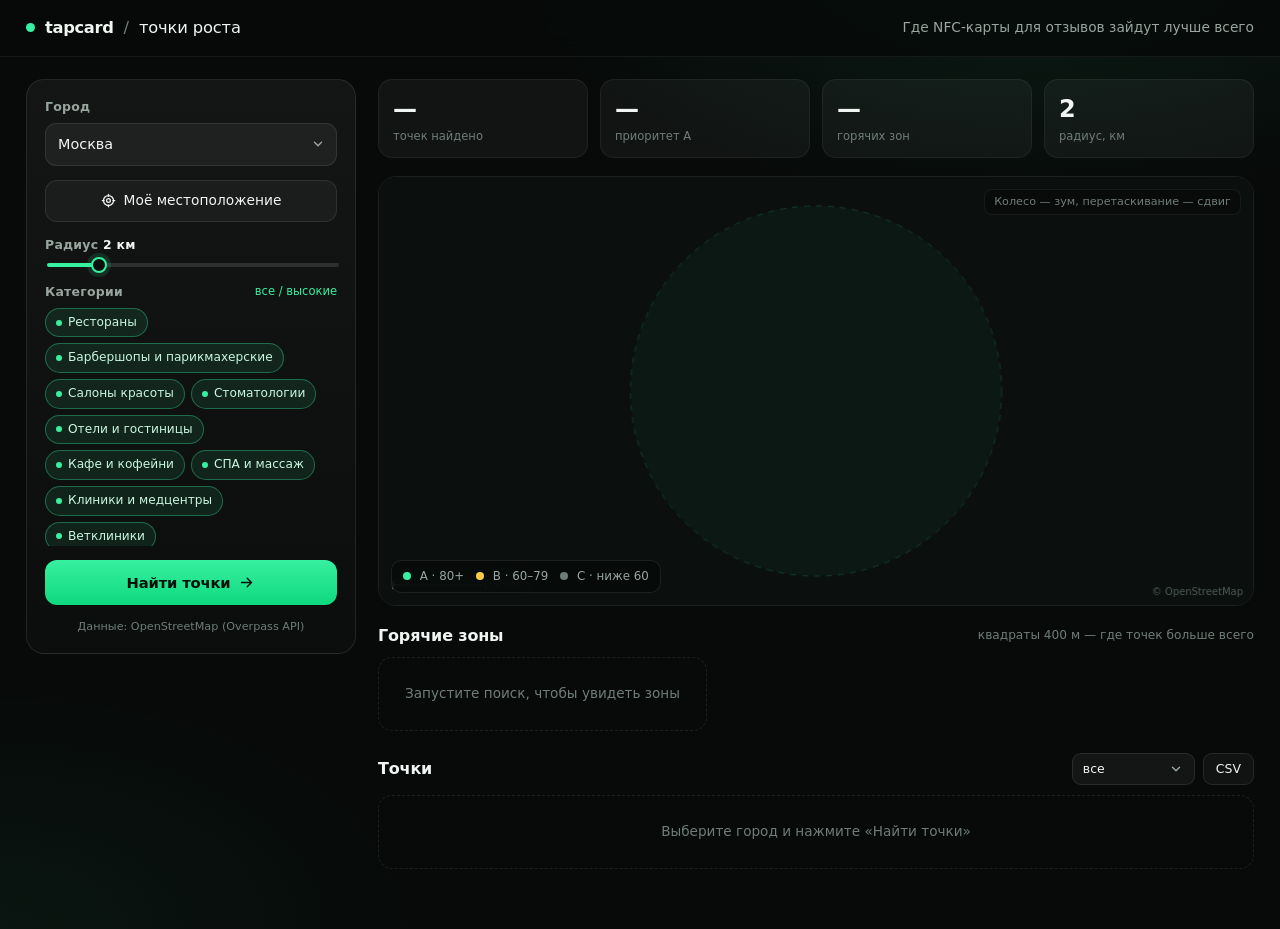
==== index.html @ 09107a17 "Add Overpass mirrors, GET fallback and endpoint memory" ====
<!doctype html>
<html lang="ru">
<head>
<meta charset="utf-8">
<meta name="viewport" content="width=device-width, initial-scale=1">
<title>tapcard · точки роста — где продавать NFC-карты</title>
<meta name="description" content="Инструмент поиска точек для продажи NFC-карт: кафе, салоны, клиники, автосервисы и отели с высоким потенциалом отзывов.">
<style>
:root{
  --bg:#070A09;
  --bg-2:#0B100E;
  --surface:rgba(255,255,255,.045);
  --surface-2:rgba(255,255,255,.025);
  --text:#F1F5F2;
  --muted:#98A69F;
  --muted-2:#6F7D76;
  --accent:#37F0A0;
  --accent-2:#0FD97F;
  --gold:#FFC94A;
  --line:rgba(255,255,255,.09);
  --line-soft:rgba(255,255,255,.06);
  --radius:18px;
  --font:"Manrope",system-ui,-apple-system,"Segoe UI",Roboto,Arial,sans-serif;
}

*{box-sizing:border-box}
html,body{margin:0;padding:0}
body{
  background:
    radial-gradient(900px 500px at 80% -10%,rgba(55,240,160,.10),transparent 60%),
    radial-gradient(700px 400px at 0% 100%,rgba(55,240,160,.05),transparent 60%),
    var(--bg);
  color:var(--text);
  font-family:var(--font);
  font-size:15px;
  line-height:1.45;
  -webkit-font-smoothing:antialiased;
}

/* ---------- topbar ---------- */
.topbar{
  display:flex;align-items:center;justify-content:space-between;gap:16px;
  padding:16px 26px;border-bottom:1px solid var(--line-soft);
  position:sticky;top:0;z-index:600;
  background:rgba(7,10,9,.82);backdrop-filter:blur(12px);
}
.brand{display:flex;align-items:center;gap:10px;font-size:1.02rem;letter-spacing:-.01em}
.brand b{font-weight:800;letter-spacing:-.02em}
.brand-sep{color:var(--muted-2)}
.pulse{
  width:9px;height:9px;border-radius:50%;background:var(--accent);
  box-shadow:0 0 0 0 rgba(55,240,160,.55);animation:pulse 2.4s ease-out infinite;
}
@keyframes pulse{0%{box-shadow:0 0 0 0 rgba(55,240,160,.5)}70%{box-shadow:0 0 0 10px rgba(55,240,160,0)}100%{box-shadow:0 0 0 0 rgba(55,240,160,0)}}
.topbar-note{color:var(--muted);font-size:.86rem}

/* ---------- layout ---------- */
.layout{
  display:grid;grid-template-columns:330px minmax(0,1fr);
  gap:22px;padding:22px 26px 60px;max-width:1560px;margin:0 auto;align-items:start;
}

/* ---------- panel ---------- */
.panel{
  position:sticky;top:76px;
  background:linear-gradient(180deg,rgba(255,255,255,.05),rgba(255,255,255,.02));
  border:1px solid var(--line);border-radius:var(--radius);
  padding:18px;display:flex;flex-direction:column;gap:14px;
}
.field{display:flex;flex-direction:column;gap:7px}
.field label{font-size:.78rem;color:var(--muted);font-weight:600;letter-spacing:.02em}
.field label b{color:var(--text);font-weight:700}

select,input[type=range]{width:100%}
select{
  appearance:none;background:rgba(255,255,255,.05);color:var(--text);
  border:1px solid var(--line);border-radius:11px;padding:10px 34px 10px 12px;
  font:inherit;font-size:.9rem;cursor:pointer;
  background-image:url("data:image/svg+xml;utf8,<svg xmlns='http://www.w3.org/2000/svg' width='14' height='14' viewBox='0 0 24 24' fill='none' stroke='%2398A69F' stroke-width='2.5' stroke-linecap='round'><path d='M6 9l6 6 6-6'/></svg>");
  background-repeat:no-repeat;background-position:right 11px center;
}
select:focus,button:focus-visible,input:focus-visible{outline:2px solid rgba(55,240,160,.55);outline-offset:2px}

input[type=range]{
  -webkit-appearance:none;appearance:none;height:4px;border-radius:4px;
  background:linear-gradient(90deg,var(--accent) 0%,var(--accent) var(--p,40%),rgba(255,255,255,.12) var(--p,40%));
  cursor:pointer;
}
input[type=range]::-webkit-slider-thumb{
  -webkit-appearance:none;width:16px;height:16px;border-radius:50%;
  background:#0B100E;border:2px solid var(--accent);box-shadow:0 0 0 4px rgba(55,240,160,.12);
}
input[type=range]::-moz-range-thumb{width:14px;height:14px;border-radius:50%;background:#0B100E;border:2px solid var(--accent)}

.cats-head{display:flex;align-items:center;justify-content:space-between}
.cats{display:flex;flex-wrap:wrap;gap:6px;max-height:238px;overflow:auto;padding-right:2px}
.chip{
  display:inline-flex;align-items:center;gap:6px;
  border:1px solid var(--line);border-radius:999px;padding:5px 10px;
  font-size:.76rem;color:var(--muted);background:transparent;cursor:pointer;
  transition:.15s;user-select:none;
}
.chip::before{content:"";width:6px;height:6px;border-radius:50%;background:var(--muted-2)}
.chip.on{color:#C9F7E0;border-color:rgba(55,240,160,.35);background:rgba(55,240,160,.09)}
.chip.on::before{background:var(--accent)}

button{font:inherit;cursor:pointer}
.primary{
  display:flex;align-items:center;justify-content:center;gap:8px;
  background:linear-gradient(180deg,var(--accent),var(--accent-2));
  color:#04120B;font-weight:800;border:0;border-radius:12px;padding:12px 16px;
  font-size:.92rem;letter-spacing:-.01em;transition:.18s;
}
.primary:hover{transform:translateY(-1px);box-shadow:0 10px 26px rgba(55,240,160,.22)}
.primary:disabled{opacity:.55;cursor:default;transform:none;box-shadow:none}
.primary svg{width:17px;height:17px}
.ghost{
  display:flex;align-items:center;justify-content:center;gap:8px;
  background:rgba(255,255,255,.04);color:var(--text);
  border:1px solid var(--line);border-radius:12px;padding:10px 14px;font-size:.86rem;transition:.15s;
}
.ghost:hover{background:rgba(255,255,255,.08)}
.ghost svg{width:15px;height:15px}
.ghost.small{padding:6px 12px;font-size:.78rem;border-radius:9px}
.link{background:none;border:0;color:var(--accent);font-size:.72rem;padding:0}
.panel-foot{font-size:.7rem;color:var(--muted-2);text-align:center}

/* ---------- stats ---------- */
.content{display:flex;flex-direction:column;gap:18px;min-width:0}
.stats{display:grid;grid-template-columns:repeat(4,1fr);gap:12px}
.stat{
  background:var(--surface);border:1px solid var(--line-soft);border-radius:14px;
  padding:12px 14px;display:flex;flex-direction:column;gap:2px;
}
.stat span{font-size:1.5rem;font-weight:800;letter-spacing:-.03em}
.stat small{color:var(--muted-2);font-size:.72rem}

/* ---------- map ---------- */
.map-wrap{position:relative;border-radius:var(--radius);overflow:hidden;border:1px solid var(--line);height:430px}
#map{display:block;width:100%;height:100%;background:#0B100E;cursor:grab;touch-action:none}
.map-hint{
  position:absolute;right:12px;top:12px;z-index:2;
  font-size:.7rem;color:var(--muted-2);background:rgba(7,10,9,.72);
  border:1px solid var(--line-soft);border-radius:8px;padding:4px 9px;pointer-events:none;
}
.map-legend{
  position:absolute;left:12px;bottom:12px;z-index:500;
  display:flex;gap:12px;align-items:center;background:rgba(7,10,9,.82);
  border:1px solid var(--line);border-radius:10px;padding:7px 11px;font-size:.74rem;color:var(--muted);
  backdrop-filter:blur(8px);
}
.map-legend .dot{width:8px;height:8px;border-radius:50%;display:inline-block;margin-right:5px}
.dot.a{background:var(--accent)}
.dot.b{background:var(--gold)}
.dot.c{background:var(--muted-2)}

/* ---------- blocks ---------- */
.block-head{display:flex;align-items:center;justify-content:space-between;gap:12px;margin-bottom:10px;flex-wrap:wrap}
.block-head h2{font-size:1rem;margin:0;font-weight:800;letter-spacing:-.01em}
.muted{color:var(--muted-2);font-size:.76rem}

.zones{display:flex;gap:10px;overflow-x:auto;padding-bottom:4px}
.zone{
  flex:0 0 auto;min-width:190px;text-align:left;
  background:linear-gradient(180deg,rgba(255,255,255,.055),rgba(255,255,255,.02));
  border:1px solid var(--line);border-radius:14px;padding:12px 14px;color:var(--text);
  transition:.15s;
}
.zone:hover{border-color:rgba(55,240,160,.45);transform:translateY(-1px)}
.zone.hot{border-color:rgba(55,240,160,.3);background:linear-gradient(180deg,rgba(55,240,160,.12),rgba(55,240,160,.03))}
.zone.active{border-color:var(--accent);box-shadow:0 0 0 1px rgba(55,240,160,.35)}
.zone b{display:block;font-size:1.05rem;letter-spacing:-.02em}
.zone small{color:var(--muted);font-size:.72rem;display:block;margin-top:2px}
.zone .kind{color:var(--accent);font-size:.7rem;font-weight:700;text-transform:uppercase;letter-spacing:.06em}

/* ---------- list ---------- */
.list-tools{display:flex;gap:8px;align-items:center}
.mini{padding:6px 28px 6px 10px;font-size:.78rem;border-radius:9px}
.list{display:grid;grid-template-columns:repeat(auto-fill,minmax(320px,1fr));gap:10px}
.poi{
  background:var(--surface);border:1px solid var(--line-soft);border-radius:14px;
  padding:13px 15px;display:flex;flex-direction:column;gap:6px;transition:.15s;
}
.poi:hover{border-color:rgba(55,240,160,.3);background:rgba(255,255,255,.06)}
.poi.picked{border-color:var(--accent);box-shadow:0 0 0 1px rgba(55,240,160,.5),0 10px 30px rgba(55,240,160,.12)}
.poi-top{display:flex;align-items:flex-start;justify-content:space-between;gap:10px}
.poi h3{margin:0;font-size:.95rem;font-weight:700;line-height:1.25}
.poi .cat{color:var(--muted-2);font-size:.74rem}
.score{
  flex:none;min-width:46px;text-align:center;border-radius:9px;padding:4px 6px;
  font-weight:800;font-size:.86rem;letter-spacing:-.02em;
}
.score.a{background:rgba(55,240,160,.14);color:var(--accent);border:1px solid rgba(55,240,160,.3)}
.score.b{background:rgba(255,201,74,.12);color:var(--gold);border:1px solid rgba(255,201,74,.28)}
.score.c{background:rgba(255,255,255,.05);color:var(--muted);border:1px solid var(--line)}
.poi .addr{color:var(--muted);font-size:.78rem}
.poi .meta{display:flex;flex-wrap:wrap;gap:6px;margin-top:2px}
.tag{font-size:.68rem;color:var(--muted);border:1px solid var(--line-soft);border-radius:999px;padding:2px 8px}
.poi .actions{display:flex;gap:8px;margin-top:6px}
.poi .actions a{
  font-size:.74rem;color:var(--accent);text-decoration:none;border:1px solid rgba(55,240,160,.25);
  padding:4px 9px;border-radius:8px;transition:.15s;
}
.poi .actions a:hover{background:rgba(55,240,160,.1)}
.poi mark{background:rgba(55,240,160,.16);color:#C9F7E0;border-radius:4px;padding:0 4px;font-weight:700}

/* ---------- misc ---------- */
.empty{
  grid-column:1/-1;color:var(--muted-2);font-size:.85rem;text-align:center;
  border:1px dashed var(--line);border-radius:14px;padding:26px;
}
.toast{
  position:fixed;left:50%;bottom:24px;transform:translate(-50%,20px);z-index:900;
  background:#0F1A15;border:1px solid rgba(55,240,160,.35);color:#C9F7E0;
  padding:10px 16px;border-radius:12px;font-size:.82rem;opacity:0;pointer-events:none;transition:.25s;
}
.toast.show{opacity:1;transform:translate(-50%,0)}
.spinner{
  width:15px;height:15px;border-radius:50%;border:2px solid rgba(4,18,11,.3);
  border-top-color:#04120B;animation:spin .7s linear infinite;display:inline-block;
}
@keyframes spin{to{transform:rotate(360deg)}}

::-webkit-scrollbar{width:9px;height:9px}
::-webkit-scrollbar-thumb{background:rgba(255,255,255,.12);border-radius:9px}
::-webkit-scrollbar-track{background:transparent}

@media (max-width:1080px){
  .layout{grid-template-columns:1fr;padding:16px}
  .panel{position:static}
  .cats{max-height:none}
  .stats{grid-template-columns:repeat(2,1fr)}
}
@media (max-width:560px){
  .topbar-note{display:none}
  .map-wrap{height:320px}
  .list{grid-template-columns:1fr}
}

</style>
</head>
<body>

<header class="topbar">
  <div class="brand"><span class="pulse"></span><b>tapcard</b><span class="brand-sep">/</span>точки роста</div>
  <div class="topbar-note">Где NFC-карты для отзывов зайдут лучше всего</div>
</header>

<main class="layout">

  <aside class="panel">
    <div class="field">
      <label for="city">Город</label>
      <select id="city"></select>
    </div>

    <button id="geo" class="ghost" type="button">
      <svg viewBox="0 0 24 24" fill="none" stroke="currentColor" stroke-width="2" stroke-linecap="round"><circle cx="12" cy="12" r="3"/><path d="M12 2v3M12 19v3M2 12h3M19 12h3"/><circle cx="12" cy="12" r="8"/></svg>
      Моё местоположение
    </button>

    <div class="field">
      <label for="radius">Радиус <b id="radiusVal">2 км</b></label>
      <input type="range" id="radius" min="500" max="10000" step="500" value="2000">
    </div>

    <div class="field">
      <div class="cats-head">
        <label>Категории</label>
        <button id="catsToggle" class="link" type="button">все / высокие</button>
      </div>
      <div class="cats" id="cats"></div>
    </div>

    <button id="find" class="primary" type="button">
      Найти точки
      <svg viewBox="0 0 24 24" fill="none" stroke="currentColor" stroke-width="2" stroke-linecap="round" stroke-linejoin="round"><path d="M5 12h14M13 6l6 6-6 6"/></svg>
    </button>

    <div class="panel-foot">Данные: OpenStreetMap (Overpass API)</div>
  </aside>

  <section class="content">

    <div class="stats" id="stats">
      <div class="stat"><span id="statFound">—</span><small>точек найдено</small></div>
      <div class="stat"><span id="statA">—</span><small>приоритет A</small></div>
      <div class="stat"><span id="statZones">—</span><small>горячих зон</small></div>
      <div class="stat"><span id="statRadius">—</span><small>радиус, км</small></div>
    </div>

    <div class="map-wrap">
      <canvas id="map"></canvas>
      <div class="map-hint">Колесо — зум, перетаскивание — сдвиг</div>
      <div class="map-legend">
        <span><i class="dot a"></i> A · 80+</span>
        <span><i class="dot b"></i> B · 60–79</span>
        <span><i class="dot c"></i> C · ниже 60</span>
      </div>
    </div>

    <div class="zones-block">
      <div class="block-head">
        <h2>Горячие зоны</h2>
        <span class="muted">квадраты 400 м — где точек больше всего</span>
      </div>
      <div class="zones" id="zones"><div class="empty">Запустите поиск, чтобы увидеть зоны</div></div>
    </div>

    <div class="list-block">
      <div class="block-head">
        <h2>Точки</h2>
        <div class="list-tools">
          <select id="minGrade" class="mini">
            <option value="0">все</option>
            <option value="60">только B и A</option>
            <option value="80">только A</option>
          </select>
          <button id="export" class="ghost small" type="button">CSV</button>
        </div>
      </div>
      <div id="list"><div class="empty">Выберите город и нажмите «Найти точки»</div></div>
    </div>

  </section>
</main>

<div class="toast" id="toast"></div>

<script>
/* tapcard · точки роста
   Поиск точек для продажи NFC-карт по открытым данным OpenStreetMap.
   Без внешних библиотек: карта рисуется на canvas. */

'use strict';

/* ================= данные ================= */

const CITIES = [
  { name: 'Москва', lat: 55.7558, lon: 37.6173 },
  { name: 'Санкт-Петербург', lat: 59.9386, lon: 30.3141 },
  { name: 'Новосибирск', lat: 55.0084, lon: 82.9357 },
  { name: 'Екатеринбург', lat: 56.8389, lon: 60.6057 },
  { name: 'Казань', lat: 55.7963, lon: 49.1088 },
  { name: 'Нижний Новгород', lat: 56.3269, lon: 44.0059 },
  { name: 'Челябинск', lat: 55.1644, lon: 61.4368 },
  { name: 'Самара', lat: 53.1959, lon: 50.1002 },
  { name: 'Омск', lat: 54.9885, lon: 73.3242 },
  { name: 'Ростов-на-Дону', lat: 47.2225, lon: 39.7188 },
  { name: 'Уфа', lat: 54.7388, lon: 55.9721 },
  { name: 'Красноярск', lat: 56.0097, lon: 92.8526 },
  { name: 'Пермь', lat: 58.0105, lon: 56.2502 },
  { name: 'Воронеж', lat: 51.6720, lon: 39.1843 },
  { name: 'Волгоград', lat: 48.7080, lon: 44.5133 },
  { name: 'Краснодар', lat: 45.0355, lon: 38.9753 },
  { name: 'Саратов', lat: 51.5336, lon: 46.0343 },
  { name: 'Тюмень', lat: 57.1522, lon: 65.5272 },
  { name: 'Сочи', lat: 43.5855, lon: 39.7231 },
  { name: 'Владивосток', lat: 43.1155, lon: 131.8855 }
];

/* w — потенциал категории для продажи NFC-карт (0–10) */
const RULES = [
  { id: 'restaurant',  label: 'Рестораны',                  w: 10, q: '["amenity"="restaurant"]',                                 match: t => t.amenity === 'restaurant' },
  { id: 'hairdresser', label: 'Барбершопы и парикмахерские', w: 10, q: '["shop"="hairdresser"]',                                  match: t => t.shop === 'hairdresser' },
  { id: 'beauty',      label: 'Салоны красоты',             w: 10, q: '["shop"="beauty"]',                                       match: t => t.shop === 'beauty' },
  { id: 'dentist',     label: 'Стоматологии',               w: 10, q: '["amenity"="dentist"]',                                    match: t => t.amenity === 'dentist' || t.healthcare === 'dentist' },
  { id: 'hotel',       label: 'Отели и гостиницы',          w: 10, q: '["tourism"~"^(hotel|guest_house|hostel|motel|apartment)$"]', match: t => ['hotel', 'guest_house', 'hostel', 'motel', 'apartment'].includes(t.tourism) },
  { id: 'cafe',        label: 'Кафе и кофейни',             w: 9,  q: '["amenity"="cafe"]',                                        match: t => t.amenity === 'cafe' },
  { id: 'spa',         label: 'СПА и массаж',               w: 9,  q: '["leisure"="spa"]',                                         match: t => t.leisure === 'spa' || t.shop === 'massage' },
  { id: 'clinic',      label: 'Клиники и медцентры',        w: 9,  q: '["amenity"~"^(clinic|doctors)$"]',                         match: t => ['clinic', 'doctors', 'doctor'].includes(t.amenity) || ['clinic', 'doctor', 'centre'].includes(t.healthcare) },
  { id: 'veterinary',  label: 'Ветклиники',                 w: 9,  q: '["amenity"="veterinary"]',                                   match: t => t.amenity === 'veterinary' || t.healthcare === 'veterinary' },
  { id: 'carservice',  label: 'Автосервисы и шиномонтаж',   w: 9,  q: '["shop"~"^(car_repair|tyres)$"]',                          match: t => ['car_repair', 'tyres'].includes(t.shop) || t.amenity === 'car_repair' },
  { id: 'fitness',     label: 'Фитнес и спортзалы',         w: 9,  q: '["leisure"~"^(fitness_centre|sports_centre)$"]',            match: t => ['fitness_centre', 'sports_centre'].includes(t.leisure) || t.amenity === 'gym' },
  { id: 'tattoo',      label: 'Тату-салоны',                w: 9,  q: '["shop"="tattoo"]',                                         match: t => t.shop === 'tattoo' },
  { id: 'bar',         label: 'Бары и пабы',                w: 8,  q: '["amenity"~"^(bar|pub|biergarten)$"]',                      match: t => ['bar', 'pub', 'biergarten'].includes(t.amenity) },
  { id: 'carwash',     label: 'Автомойки',                  w: 8,  q: '["amenity"="car_wash"]',                                    match: t => t.amenity === 'car_wash' },
  { id: 'carshow',     label: 'Автосалоны',                 w: 8,  q: '["shop"="car"]',                                            match: t => t.shop === 'car' },
  { id: 'fastfood',    label: 'Фастфуд',                    w: 7,  q: '["amenity"="fast_food"]',                                    match: t => t.amenity === 'fast_food' },
  { id: 'bakery',      label: 'Пекарни и кондитерские',     w: 7,  q: '["shop"~"^(bakery|pastry|confectionery)$"]',               match: t => ['bakery', 'pastry', 'confectionery'].includes(t.shop) },
  { id: 'optician',    label: 'Оптика',                     w: 7,  q: '["shop"="optician"]',                                       match: t => t.shop === 'optician' },
  { id: 'photo',       label: 'Фотостудии',                 w: 7,  q: '["shop"="photo"]',                                          match: t => t.shop === 'photo' || t.craft === 'photographer' },
  { id: 'jewelry',     label: 'Ювелирные',                  w: 7,  q: '["shop"="jewelry"]',                                        match: t => t.shop === 'jewelry' },
  { id: 'cleaning',    label: 'Химчистки и прачечные',      w: 7,  q: '["shop"~"^(dry_cleaning|laundry)$"]',                      match: t => ['dry_cleaning', 'laundry'].includes(t.shop) },
  { id: 'coworking',   label: 'Коворкинги',                 w: 7,  q: '["office"="coworking"]',                                    match: t => t.office === 'coworking' || t.amenity === 'coworking_space' },
  { id: 'florist',     label: 'Цветочные',                  w: 6,  q: '["shop"="florist"]',                                        match: t => t.shop === 'florist' },
  { id: 'pet',         label: 'Зоомагазины',                w: 6,  q: '["shop"="pet"]',                                            match: t => t.shop === 'pet' },
  { id: 'furniture',   label: 'Мебель',                     w: 6,  q: '["shop"="furniture"]',                                      match: t => t.shop === 'furniture' },
  { id: 'travel',      label: 'Турагентства',               w: 6,  q: '["shop"="travel_agency"]',                                  match: t => t.shop === 'travel_agency' || t.office === 'travel_agent' },
  { id: 'clothes',     label: 'Одежда и обувь',             w: 5,  q: '["shop"~"^(clothes|shoes)$"]',                              match: t => ['clothes', 'shoes'].includes(t.shop) },
  { id: 'pharmacy',    label: 'Аптеки',                     w: 4,  q: '["amenity"="pharmacy"]',                                    match: t => t.amenity === 'pharmacy' },
  { id: 'supermarket', label: 'Супермаркеты',               w: 3,  q: '["shop"~"^(supermarket|convenience)$"]',                    match: t => ['supermarket', 'convenience'].includes(t.shop) }
];

const ENDPOINTS = [
  'https://overpass-api.de/api/interpreter',
  'https://maps.mail.ru/osm/tools/overpass/api/interpreter',
  'https://overpass.kumi.systems/api/interpreter',
  'https://overpass.private.coffee/api/interpreter',
  'https://overpass.osm.ch/api/interpreter'
];

const CELL_M = 400;
const MAX_MARKERS = 900;
const MAX_LIST = 400;

/* ================= состояние ================= */

const state = {
  city: CITIES[0],
  center: { lat: CITIES[0].lat, lon: CITIES[0].lon },
  radius: 2000,
  enabled: new Set(RULES.filter(r => r.w >= 8).map(r => r.id)),
  pois: [],
  zones: [],
  zoneFilter: null,
  minGrade: 0,
  loading: false,
  roads: []
};

/* ================= утилиты ================= */

const $ = sel => document.querySelector(sel);

function toast(msg, ms = 2800) {
  const el = $('#toast');
  el.textContent = msg;
  el.classList.add('show');
  clearTimeout(toast._t);
  toast._t = setTimeout(() => el.classList.remove('show'), ms);
}

function escapeHtml(s) {
  return String(s ?? '').replace(/[&<>"']/g, c => ({ '&': '&amp;', '<': '&lt;', '>': '&gt;', '"': '&quot;', "'": '&#39;' }[c]));
}

function grade(score) {
  if (score >= 80) return 'a';
  if (score >= 60) return 'b';
  return 'c';
}

/* ================= карта на canvas ================= */

class SpotMap {
  constructor(canvas, onPick) {
    this.canvas = canvas;
    this.ctx = canvas.getContext('2d');
    this.center = { lat: 55.7558, lon: 37.6173 };
    this.zoom = 13;
    this.pois = [];
    this.zones = [];
    this.roads = [];
    this.hover = null;
    this.onPick = onPick || (() => {});
    this.w = 0; this.h = 0; this.dpr = 1;
    this.radius = 2000;
    this._drag = null;
    this._bind();
    this._ro = new ResizeObserver(() => this.resize());
    this._ro.observe(canvas.parentElement);
    this.resize();
  }

  /* --- проекция --- */
  static worldSize(z) { return 256 * Math.pow(2, z); }

  project(lat, lon) {
    const ws = SpotMap.worldSize(this.zoom);
    const x = (lon + 180) / 360 * ws;
    const s = Math.sin(lat * Math.PI / 180);
    const y = (0.5 - Math.log((1 + s) / (1 - s)) / (4 * Math.PI)) * ws;
    return { x, y };
  }

  unproject(x, y) {
    const ws = SpotMap.worldSize(this.zoom);
    const lon = x / ws * 360 - 180;
    const n = Math.PI - 2 * Math.PI * y / ws;
    const lat = 180 / Math.PI * Math.atan(0.5 * (Math.exp(n) - Math.exp(-n)));
    return { lat, lon };
  }

  metersPerPx() {
    return 156543.03392 * Math.cos(this.center.lat * Math.PI / 180) / Math.pow(2, this.zoom);
  }

  toScreen(lat, lon) {
    const c = this.project(this.center.lat, this.center.lon);
    const p = this.project(lat, lon);
    return { x: p.x - c.x + this.w / 2, y: p.y - c.y + this.h / 2 };
  }

  resize() {
    const rect = this.canvas.parentElement.getBoundingClientRect();
    this.dpr = Math.min(3, window.devicePixelRatio || 1);
    let w = Math.round(rect.width);
    let h = Math.round(rect.height);
    if (!(w > 0)) w = 800;
    if (!(h > 120) || h > 1000) h = 430;       // защита от цикла «canvas → родитель → canvas»
    w = Math.max(200, w);
    if (w === this.w && h === this.h) { this.draw(); return; }
    this.w = w;
    this.h = h;
    this.canvas.width = Math.round(w * this.dpr);
    this.canvas.height = Math.round(h * this.dpr);
    this.draw();
  }

  setCenter(lat, lon, zoom) {
    this.center = { lat, lon };
    if (zoom) this.zoom = zoom;
    this.draw();
  }

  setData({ pois, zones, roads, radius }) {
    if (pois) this.pois = pois;
    if (zones) this.zones = zones;
    if (roads) this.roads = roads;
    if (radius) this.radius = radius;
    this.draw();
  }

  fit(pois) {
    const pts = pois || this.pois;
    if (!pts.length) { this.draw(); return; }
    let minLat = 90, maxLat = -90, minLon = 180, maxLon = -180;
    pts.forEach(p => {
      minLat = Math.min(minLat, p.lat); maxLat = Math.max(maxLat, p.lat);
      minLon = Math.min(minLon, p.lon); maxLon = Math.max(maxLon, p.lon);
    });
    this.center = { lat: (minLat + maxLat) / 2, lon: (minLon + maxLon) / 2 };
    for (let z = 17; z >= 9; z--) {
      this.zoom = z;
      const a = this.toScreen(minLat, minLon);
      const b = this.toScreen(maxLat, maxLon);
      if (Math.abs(b.x - a.x) < this.w * 0.82 && Math.abs(b.y - a.y) < this.h * 0.82) break;
    }
    this.draw();
  }

  /* --- события --- */
  _bind() {
    const c = this.canvas;
    c.addEventListener('pointerdown', e => {
      c.setPointerCapture(e.pointerId);
      const cw = this.project(this.center.lat, this.center.lon);
      this._drag = { x: e.clientX, y: e.clientY, wx: cw.x, wy: cw.y, moved: false };
      c.style.cursor = 'grabbing';
    });
    c.addEventListener('pointermove', e => {
      if (this._drag) {
        const dx = e.clientX - this._drag.x;
        const dy = e.clientY - this._drag.y;
        if (Math.abs(dx) + Math.abs(dy) > 3) this._drag.moved = true;
        const p = this.unproject(this._drag.wx - dx, this._drag.wy - dy);
        this.center = p;
        this.hover = null;
        this.draw();
        return;
      }
      const rect = c.getBoundingClientRect();
      const mx = e.clientX - rect.left;
      const my = e.clientY - rect.top;
      let best = null, bd = 14;
      this.pois.slice(0, MAX_MARKERS).forEach(p => {
        const s = this.toScreen(p.lat, p.lon);
        const d = Math.hypot(s.x - mx, s.y - my);
        if (d < bd) { bd = d; best = p; }
      });
      if (best !== this.hover) { this.hover = best; this.draw(); }
      c.style.cursor = this._drag ? 'grabbing' : best ? 'pointer' : 'grab';
    });
    const end = () => {
      if (this._drag) {
        const dragged = this._drag.moved;
        this._drag = null;
        c.style.cursor = 'grab';
        if (!dragged && this.hover) {
          this.onPick(this.hover);
        }
      }
    };
    c.addEventListener('pointerup', end);
    c.addEventListener('pointercancel', end);
    c.addEventListener('pointerleave', () => { this._drag = null; this.hover = null; this.draw(); });
    c.addEventListener('wheel', e => {
      e.preventDefault();
      const rect = c.getBoundingClientRect();
      const mx = e.clientX - rect.left;
      const my = e.clientY - rect.top;
      const before = this._geoAt(mx, my);
      this.zoom = Math.max(9, Math.min(18, this.zoom + (e.deltaY > 0 ? -0.5 : 0.5)));
      const after = this.toScreen(before.lat, before.lon);
      const cw = this.project(this.center.lat, this.center.lon);
      const p = this.unproject(cw.x + (after.x - mx), cw.y + (after.y - my));
      this.center = p;
      this.draw();
    }, { passive: false });
    c.addEventListener('dblclick', () => {
      this.zoom = Math.min(18, this.zoom + 1);
      this.draw();
    });
  }

  _geoAt(px, py) {
    const cw = this.project(this.center.lat, this.center.lon);
    return this.unproject(cw.x + (px - this.w / 2), cw.y + (py - this.h / 2));
  }

  /* --- отрисовка --- */
  draw() {
    const ctx = this.ctx;
    ctx.setTransform(this.dpr, 0, 0, this.dpr, 0, 0);
    ctx.clearRect(0, 0, this.w, this.h);

    ctx.fillStyle = '#0B100E';
    ctx.fillRect(0, 0, this.w, this.h);

    // круг радиуса поиска
    if (this.radius) {
      const c = this.toScreen(this.center.lat, this.center.lon);
      const r = this.radius / this.metersPerPx();
      if (r > 4) {
        ctx.beginPath();
        ctx.arc(c.x, c.y, r, 0, Math.PI * 2);
        ctx.fillStyle = 'rgba(55,240,160,.03)';
        ctx.fill();
        ctx.strokeStyle = 'rgba(55,240,160,.18)';
        ctx.setLineDash([6, 6]);
        ctx.lineWidth = 1;
        ctx.stroke();
        ctx.setLineDash([]);
      }
    }

    this.drawRoads(ctx);
    this.drawZones(ctx);
    this.drawPois(ctx);
    this.drawHover(ctx);
    this.drawChrome(ctx);
  }

  drawRoads(ctx) {
    if (!this.roads.length) return;
    const style = {
      motorway: [3.0, 'rgba(150,180,170,.42)'],
      trunk: [2.8, 'rgba(150,180,170,.40)'],
      primary: [2.4, 'rgba(140,170,160,.34)'],
      secondary: [2.0, 'rgba(130,160,150,.30)'],
      tertiary: [1.6, 'rgba(120,150,140,.26)'],
      residential: [1.1, 'rgba(110,140,130,.22)'],
      living_street: [1.0, 'rgba(110,140,130,.20)'],
      pedestrian: [1.0, 'rgba(110,140,130,.18)'],
      unclassified: [1.0, 'rgba(110,140,130,.18)']
    };
    this.roads.forEach(w => {
      const st = style[w.cls] || style.residential;
      ctx.beginPath();
      let started = false;
      w.coords.forEach(([lat, lon]) => {
        const s = this.toScreen(lat, lon);
        if (!started) { ctx.moveTo(s.x, s.y); started = true; }
        else ctx.lineTo(s.x, s.y);
      });
      ctx.strokeStyle = st[1];
      ctx.lineWidth = st[0];
      ctx.lineJoin = 'round';
      ctx.lineCap = 'round';
      ctx.stroke();
    });
  }

  drawZones(ctx) {
    if (!this.zones.length) return;
    const sizeM = CELL_M;
    this.zones.forEach((z, i) => {
      const px = sizeM / this.metersPerPx();
      const s = this.toScreen(z.lat, z.lon);
      if (s.x < -px || s.y < -px || s.x > this.w + px || s.y > this.h + px) return;
      const hot = i < 3;
      ctx.beginPath();
      const r = Math.min(10, px / 6);
      roundRect(ctx, s.x - px / 2, s.y - px / 2, px, px, r);
      ctx.fillStyle = hot ? 'rgba(55,240,160,.10)' : 'rgba(255,255,255,.03)';
      ctx.fill();
      ctx.strokeStyle = hot ? 'rgba(55,240,160,.45)' : 'rgba(255,255,255,.12)';
      ctx.lineWidth = 1;
      ctx.stroke();
      if (px > 46) {
        ctx.fillStyle = hot ? 'rgba(201,247,224,.85)' : 'rgba(152,166,159,.8)';
        ctx.font = '600 11px system-ui, sans-serif';
        ctx.textAlign = 'center';
        ctx.textBaseline = 'middle';
        ctx.fillText(z.count + ' · ' + z.avg, s.x, s.y);
      }
    });
  }

  drawPois(ctx) {
    const list = this.pois.slice(0, MAX_MARKERS);
    list.forEach(p => {
      const s = this.toScreen(p.lat, p.lon);
      if (s.x < -12 || s.y < -12 || s.x > this.w + 12 || s.y > this.h + 12) return;
      const g = grade(p.score);
      const color = g === 'a' ? '#37F0A0' : g === 'b' ? '#FFC94A' : '#6F7D76';
      const r = g === 'a' ? 6.5 : g === 'b' ? 5.5 : 4.5;
      if (g === 'a') {
        ctx.beginPath();
        ctx.arc(s.x, s.y, r + 4, 0, Math.PI * 2);
        ctx.fillStyle = 'rgba(55,240,160,.16)';
        ctx.fill();
      }
      ctx.beginPath();
      ctx.arc(s.x, s.y, r, 0, Math.PI * 2);
      ctx.fillStyle = color;
      ctx.globalAlpha = 0.85;
      ctx.fill();
      ctx.globalAlpha = 1;
      ctx.lineWidth = 1.6;
      ctx.strokeStyle = 'rgba(7,10,9,.85)';
      ctx.stroke();
    });
  }

  drawHover(ctx) {
    if (!this.hover) return;
    const p = this.hover;
    const s = this.toScreen(p.lat, p.lon);
    const g = grade(p.score);
    const color = g === 'a' ? '#37F0A0' : g === 'b' ? '#FFC94A' : '#6F7D76';

    ctx.beginPath();
    ctx.arc(s.x, s.y, 11, 0, Math.PI * 2);
    ctx.strokeStyle = color;
    ctx.lineWidth = 2;
    ctx.stroke();

    const lines = [
      p.name,
      p.cat + ' · ' + p.score,
      p.address !== '—' ? p.address : ''
    ].filter(Boolean);

    ctx.font = '600 12px system-ui, sans-serif';
    const widths = lines.map((l, i) => {
      ctx.font = (i === 0 ? '700 13px' : '400 12px') + ' system-ui, sans-serif';
      return ctx.measureText(l).width;
    });
    const bw = Math.min(this.w - 24, Math.max(...widths) + 24);
    const bh = 16 + lines.length * 17;
    let bx = s.x - bw / 2;
    let by = s.y - bh - 16;
    bx = Math.max(8, Math.min(this.w - bw - 8, bx));
    if (by < 8) by = s.y + 18;

    ctx.beginPath();
    roundRect(ctx, bx, by, bw, bh, 10);
    ctx.fillStyle = 'rgba(9,15,12,.94)';
    ctx.fill();
    ctx.strokeStyle = 'rgba(255,255,255,.12)';
    ctx.lineWidth = 1;
    ctx.stroke();

    ctx.textAlign = 'left';
    ctx.textBaseline = 'top';
    lines.forEach((l, i) => {
      if (i === 0) {
        ctx.font = '700 13px system-ui, sans-serif';
        ctx.fillStyle = '#F1F5F2';
      } else if (i === 1) {
        ctx.font = '400 12px system-ui, sans-serif';
        ctx.fillStyle = color;
      } else {
        ctx.font = '400 12px system-ui, sans-serif';
        ctx.fillStyle = '#98A69F';
      }
      ctx.fillText(l, bx + 12, by + 8 + i * 17);
    });
  }

  drawChrome(ctx) {
    // масштабная линейка
    const mpp = this.metersPerPx();
    const target = 90 * mpp;
    const pow = Math.pow(10, Math.floor(Math.log10(target)));
    const mult = [1, 2, 5, 10].find(m => m * pow >= target) || 10;
    const meters = mult * pow;
    const px = meters / mpp;
    const x0 = 14, y0 = this.h - 20;
    ctx.beginPath();
    ctx.moveTo(x0, y0); ctx.lineTo(x0 + px, y0);
    ctx.moveTo(x0, y0 - 4); ctx.lineTo(x0, y0 + 4);
    ctx.moveTo(x0 + px, y0 - 4); ctx.lineTo(x0 + px, y0 + 4);
    ctx.strokeStyle = 'rgba(241,245,242,.55)';
    ctx.lineWidth = 1.5;
    ctx.stroke();
    ctx.fillStyle = 'rgba(241,245,242,.6)';
    ctx.font = '11px system-ui, sans-serif';
    ctx.textAlign = 'left';
    ctx.textBaseline = 'bottom';
    ctx.fillText(meters >= 1000 ? (meters / 1000) + ' км' : meters + ' м', x0 + px + 8, y0 + 4);

    // подпись
    ctx.fillStyle = 'rgba(152,166,159,.5)';
    ctx.font = '10px system-ui, sans-serif';
    ctx.textAlign = 'right';
    ctx.fillText('© OpenStreetMap', this.w - 10, this.h - 8);
  }
}

function roundRect(ctx, x, y, w, h, r) {
  r = Math.min(r, w / 2, h / 2);
  ctx.beginPath();
  ctx.moveTo(x + r, y);
  ctx.arcTo(x + w, y, x + w, y + h, r);
  ctx.arcTo(x + w, y + h, x, y + h, r);
  ctx.arcTo(x, y + h, x, y, r);
  ctx.arcTo(x, y, x + w, y, r);
  ctx.closePath();
}

/* ================= интерфейс ================= */

function fillCities() {
  const sel = $('#city');
  CITIES.forEach((c, i) => {
    const o = document.createElement('option');
    o.value = String(i);
    o.textContent = c.name;
    sel.appendChild(o);
  });
  const geo = document.createElement('option');
  geo.value = 'geo';
  geo.textContent = 'Моё местоположение';
  geo.disabled = true;
  sel.appendChild(geo);
}

function renderCats() {
  const box = $('#cats');
  box.textContent = '';
  RULES.forEach(r => {
    const b = document.createElement('button');
    b.type = 'button';
    b.className = 'chip' + (state.enabled.has(r.id) ? ' on' : '');
    b.textContent = r.label;
    b.title = `Потенциал ${r.w}/10`;
    b.addEventListener('click', () => {
      if (state.enabled.has(r.id)) state.enabled.delete(r.id);
      else state.enabled.add(r.id);
      b.classList.toggle('on');
      saveSettings();
    });
    box.appendChild(b);
  });
}

function updateRadiusUI() {
  $('#radiusVal').textContent = state.radius >= 1000
    ? (state.radius / 1000).toFixed(state.radius % 1000 ? 1 : 0) + ' км'
    : state.radius + ' м';
  const p = (state.radius - 500) / (10000 - 500) * 100;
  $('#radius').style.setProperty('--p', p + '%');
}

function saveSettings() {
  try {
    localStorage.setItem('tapcard-spots', JSON.stringify({
      city: state.city.name,
      radius: state.radius,
      cats: [...state.enabled]
    }));
  } catch (e) { /* ignore */ }
}

function loadSettings() {
  try {
    const s = JSON.parse(localStorage.getItem('tapcard-spots') || 'null');
    if (!s) return;
    const c = CITIES.find(x => x.name === s.city);
    if (c) { state.city = c; state.center = { lat: c.lat, lon: c.lon }; $('#city').value = String(CITIES.indexOf(c)); }
    if (s.radius) { state.radius = s.radius; $('#radius').value = s.radius; }
    if (Array.isArray(s.cats) && s.cats.length) {
      const valid = s.cats.filter(id => RULES.some(r => r.id === id));
      if (valid.length) state.enabled = new Set(valid);
    }
  } catch (e) { /* ignore */ }
}

/* ================= Overpass ================= */

let preferred = null;

function buildQuery() {
  const rules = RULES.filter(r => state.enabled.has(r.id));
  if (!rules.length) return null;
  const { lat, lon } = state.center;
  const body = rules.map(r => `  nwr${r.q}(around:${state.radius},${lat},${lon});`).join('\n');
  return `[out:json][timeout:90];\n(\n${body}\n);\nout center 5000;`;
}

async function overpass(query, timeoutMs = 55000, maxTries = 100) {
  let lastErr = null;
  let tries = 0;
  // рабочий сервер запоминаем и в следующий раз пробуем первым
  const order = preferred && ENDPOINTS.includes(preferred)
    ? [preferred, ...ENDPOINTS.filter(u => u !== preferred)]
    : ENDPOINTS.slice();
  for (const url of order) {
    // 1) POST, 2) GET — часть зеркал/прокси принимает только один способ
    for (const method of ['POST', 'GET']) {
      if (tries++ >= maxTries) throw lastErr || new Error('Overpass недоступен');
      const ctrl = new AbortController();
      const timer = setTimeout(() => ctrl.abort(), timeoutMs);
      const target = method === 'GET' ? url + '?data=' + encodeURIComponent(query) : url;
      try {
        const res = await fetch(target, method === 'POST'
          ? {
              method: 'POST',
              headers: { 'Content-Type': 'application/x-www-form-urlencoded' },
              body: 'data=' + encodeURIComponent(query),
              signal: ctrl.signal
            }
          : {
              method: 'GET',
              headers: { Accept: 'application/json' },
              signal: ctrl.signal
            });
        clearTimeout(timer);
        if (!res.ok) { lastErr = new Error('HTTP ' + res.status); continue; }
        const data = await res.json();
        preferred = url;
        return data;
      } catch (e) {
        clearTimeout(timer);
        lastErr = e;
      }
    }
  }
  throw lastErr || new Error('Overpass недоступен');
}

async function fetchRoads() {
  const { lat, lon } = state.center;
  const r = Math.min(state.radius, 3500);
  const q = `[out:json][timeout:30];\nway["highway"~"^(motorway|trunk|primary|secondary|tertiary|residential|living_street|pedestrian|unclassified)$"](around:${r},${lat},${lon});\nout geom;`;
  try {
    const data = await overpass(q, 12000, 2);
    return (data.elements || [])
      .filter(w => w.geometry && w.geometry.length > 1)
      .map(w => ({
        cls: w.tags?.highway || 'residential',
        coords: w.geometry.map(g => [g.lat, g.lon])
      }));
  } catch (e) {
    return [];
  }
}

/* ================= обработка ================= */

function classify(tags) {
  for (const r of RULES) {
    if (!state.enabled.has(r.id)) continue;
    if (r.match(tags)) return r;
  }
  return null;
}

function normalize(el) {
  const t = el.tags || {};
  const lat = el.lat ?? el.center?.lat;
  const lon = el.lon ?? el.center?.lon;
  if (lat == null || lon == null) return null;

  const rule = classify(t);
  if (!rule) return null;

  const name = t.name || t['name:ru'] || t.brand || t.operator;
  if (!name) return null;

  const street = t['addr:street'] || '';
  const house = t['addr:housenumber'] || '';
  const address = [street, house].filter(Boolean).join(', ') || '—';

  return {
    id: el.type + '/' + el.id,
    name: String(name),
    cat: rule.label,
    w: rule.w,
    lat, lon,
    address,
    phone: (t.phone || t['contact:phone'] || '').replace(/[^\d+]/g, '') || '',
    website: t.website || t['contact:website'] || t.url || '',
    hours: t.opening_hours || '',
    brand: t.brand || '',
    osm: `https://www.openstreetmap.org/${el.type}/${el.id}`,
    score: 0,
    reasons: [],
    zone: ''
  };
}

function scoreAll(pois) {
  const latRef = state.center.lat;
  const mPerDegLat = 111320;
  const mPerDegLon = 111320 * Math.cos(latRef * Math.PI / 180);

  const cell = 100;
  const grid = new Map();

  pois.forEach(p => {
    p._cx = Math.floor((p.lon * mPerDegLon) / cell);
    p._cy = Math.floor((p.lat * mPerDegLat) / cell);
    const k = p._cx + ':' + p._cy;
    grid.set(k, (grid.get(k) || 0) + 1);
  });

  pois.forEach(p => {
    let s = p.w * 5;
    const reasons = [`категория «${p.cat}» — ${p.w}/10`];
    if (p.phone) { s += 8; reasons.push('есть телефон'); }
    if (p.website) { s += 8; reasons.push('есть сайт'); }
    if (p.hours) { s += 4; reasons.push('указан график'); }
    if (p.address !== '—') s += 2;
    if (p.brand) { s -= 6; reasons.push('сеть — сложнее зайти'); }

    let near = 0;
    for (let dx = -3; dx <= 3; dx++) {
      for (let dy = -3; dy <= 3; dy++) {
        if (dx * dx + dy * dy > 9) continue;
        near += grid.get((p._cx + dx) + ':' + (p._cy + dy)) || 0;
      }
    }
    const traffic = Math.min(14, Math.round(Math.sqrt(near) * 2));
    if (traffic >= 6) reasons.push('высокий поток людей');
    s += traffic;

    p.score = Math.max(5, Math.min(100, Math.round(s)));
    p.reasons = reasons;
  });

  return pois;
}

function buildZones(pois) {
  const latRef = state.center.lat;
  const h = CELL_M / 111320;
  const w = CELL_M / (111320 * Math.cos(latRef * Math.PI / 180));
  const cells = new Map();

  pois.forEach(p => {
    const k = Math.floor(p.lon / w) + ':' + Math.floor(p.lat / h);
    if (!cells.has(k)) cells.set(k, { key: k, sum: 0, n: 0, lat: 0, lon: 0, cats: {}, a: 0 });
    const c = cells.get(k);
    c.sum += p.score; c.n += 1; c.lat += p.lat; c.lon += p.lon;
    c.cats[p.cat] = (c.cats[p.cat] || 0) + 1;
    if (p.score >= 80) c.a += 1;
    p.zone = k;
  });

  return [...cells.values()]
    .map(c => {
      const top = Object.entries(c.cats).sort((a, b) => b[1] - a[1])[0];
      return {
        key: c.key, count: c.n, a: c.a,
        avg: Math.round(c.sum / c.n), total: c.sum,
        lat: c.lat / c.n, lon: c.lon / c.n,
        topCat: top ? top[0] : '', topN: top ? top[1] : 0
      };
    })
    .sort((x, y) => y.total - x.total)
    .slice(0, 12);
}

/* ================= рендер ================= */

function renderStats() {
  const a = state.pois.filter(p => p.score >= 80).length;
  $('#statFound').textContent = state.pois.length || '—';
  $('#statA').textContent = a || '—';
  $('#statZones').textContent = state.zones.length || '—';
  $('#statRadius').textContent = (state.radius / 1000).toFixed(state.radius % 1000 ? 1 : 0);
}

function renderZones() {
  const box = $('#zones');
  box.textContent = '';
  if (!state.zones.length) {
    box.innerHTML = '<div class="empty">Запустите поиск, чтобы увидеть зоны</div>';
    return;
  }
  state.zones.forEach((z, i) => {
    const b = document.createElement('button');
    b.type = 'button';
    b.className = 'zone' + (i < 3 ? ' hot' : '') + (state.zoneFilter === z.key ? ' active' : '');
    b.innerHTML =
      `<span class="kind">${z.a ? 'приоритет A · ' + z.a : 'зона ' + (i + 1)}</span>` +
      `<b>${z.count} точек · ср. ${z.avg}</b>` +
      `<small>${escapeHtml(z.topCat)}${z.topN ? ' ×' + z.topN : ''}</small>`;
    b.addEventListener('click', () => {
      state.zoneFilter = state.zoneFilter === z.key ? null : z.key;
      renderZones(); renderList();
      if (map) map.setCenter(z.lat, z.lon, 16);
    });
    box.appendChild(b);
  });
}

function renderList() {
  const box = $('#list');
  box.textContent = '';

  let list = state.pois;
  if (state.zoneFilter) list = list.filter(p => p.zone === state.zoneFilter);
  if (state.minGrade > 0) list = list.filter(p => p.score >= state.minGrade);
  list = list.slice(0, MAX_LIST);

  if (!list.length) {
    box.innerHTML = '<div class="empty">Ничего не найдено. Увеличьте радиус или включите категории.</div>';
    return;
  }

  list.forEach(p => {
    const g = grade(p.score);
    const card = document.createElement('article');
    card.className = 'poi';
    card.dataset.id = p.id;

    const top = document.createElement('div');
    top.className = 'poi-top';

    const left = document.createElement('div');
    const h = document.createElement('h3');
    h.textContent = p.name;
    const cat = document.createElement('div');
    cat.className = 'cat';
    cat.textContent = p.cat;
    left.append(h, cat);

    const sc = document.createElement('div');
    sc.className = 'score ' + g;
    sc.textContent = p.score;

    top.append(left, sc);

    const addr = document.createElement('div');
    addr.className = 'addr';
    addr.textContent = p.address;

    const meta = document.createElement('div');
    meta.className = 'meta';
    const tags = [];
    if (p.phone) tags.push(p.phone);
    if (p.website) tags.push('сайт');
    p.reasons.slice(1, 3).forEach(t => tags.push(t));
    tags.forEach(txt => {
      const t = document.createElement('span');
      t.className = 'tag';
      t.textContent = txt;
      meta.appendChild(t);
    });

    const actions = document.createElement('div');
    actions.className = 'actions';
    const y = document.createElement('a');
    y.href = `https://yandex.ru/maps/?text=${encodeURIComponent(p.name + ' ' + (p.address !== '—' ? p.address : ''))}`;
    y.target = '_blank'; y.rel = 'noopener';
    y.textContent = 'Яндекс Карты';
    const o = document.createElement('a');
    o.href = p.osm; o.target = '_blank'; o.rel = 'noopener';
    o.textContent = 'OSM';
    actions.append(y, o);

    card.append(top, addr, meta, actions);
    box.appendChild(card);
  });
}

/* ================= поиск ================= */

async function find() {
  if (state.loading) return;
  if (!state.enabled.size) { toast('Включите хотя бы одну категорию'); return; }

  state.loading = true;
  state.zoneFilter = null;

  const btn = $('#find');
  const original = btn.innerHTML;
  btn.disabled = true;
  btn.innerHTML = '<span class="spinner"></span> Ищем точки…';

  const roadsPromise = fetchRoads();

  try {
    const q = buildQuery();
    const data = await overpass(q, 35000, 4);

    const seen = new Set();
    const pois = [];
    (data.elements || []).forEach(el => {
      const p = normalize(el);
      if (!p || seen.has(p.id)) return;
      seen.add(p.id);
      pois.push(p);
    });

    const roads = await roadsPromise;
    state.roads = roads;

    if (!pois.length) {
      state.pois = []; state.zones = [];
      renderStats(); renderZones(); renderList();
      if (map) map.setData({ pois: [], zones: [], roads, radius: state.radius });
      toast('Точек не найдено — увеличьте радиус');
      return;
    }

    scoreAll(pois);
    pois.sort((a, b) => b.score - a.score);
    state.pois = pois;
    state.zones = buildZones(pois);

    renderStats();
    renderZones();
    renderList();

    if (map) {
      map.setData({ pois, zones: state.zones, roads, radius: state.radius });
      map.fit(pois);
    }

    toast(`Готово: ${pois.length} точек, ${state.zones.length} зон`);
    saveSettings();
  } catch (e) {
    console.error(e);
    toast('Не удалось получить данные OSM. Проверьте интернет и попробуйте ещё раз.', 4200);
  } finally {
    state.loading = false;
    btn.disabled = false;
    btn.innerHTML = original;
  }
}

/* ================= CSV ================= */

function exportCsv() {
  const list = state.pois;
  if (!list.length) { toast('Сначала найдите точки'); return; }
  const head = ['Название', 'Категория', 'Потенциал', 'Адрес', 'Телефон', 'Сайт', 'Широта', 'Долгота', 'OSM'];
  const rows = list.map(p => [
    p.name, p.cat, p.score, p.address, p.phone, p.website,
    p.lat.toFixed(6), p.lon.toFixed(6), p.osm
  ]);
  const csv = '\uFEFF' + [head, ...rows]
    .map(r => r.map(v => `"${String(v ?? '').replace(/"/g, '""')}"`).join(';'))
    .join('\r\n');

  const blob = new Blob([csv], { type: 'text/csv;charset=utf-8' });
  const a = document.createElement('a');
  a.href = URL.createObjectURL(blob);
  a.download = `tapcard-точки-${state.city.name}-${new Date().toISOString().slice(0, 10)}.csv`;
  a.click();
  setTimeout(() => URL.revokeObjectURL(a.href), 4000);
  toast('CSV скачан');
}

/* ================= события ================= */

let map = null;

function bind() {
  $('#city').addEventListener('change', e => {
    if (e.target.value === 'geo') return;
    const i = Number(e.target.value);
    state.city = CITIES[i];
    state.center = { lat: state.city.lat, lon: state.city.lon };
    if (map) map.setCenter(state.center.lat, state.center.lon, 13);
    saveSettings();
  });

  $('#radius').addEventListener('input', e => {
    state.radius = Number(e.target.value);
    updateRadiusUI();
  });
  $('#radius').addEventListener('change', saveSettings);

  $('#find').addEventListener('click', find);

  $('#minGrade').addEventListener('change', e => {
    state.minGrade = Number(e.target.value);
    renderList();
  });

  $('#export').addEventListener('click', exportCsv);

  $('#catsToggle').addEventListener('click', () => {
    const all = state.enabled.size === RULES.length;
    state.enabled = new Set(all ? RULES.filter(r => r.w >= 8).map(r => r.id) : RULES.map(r => r.id));
    renderCats();
    saveSettings();
  });

  $('#geo').addEventListener('click', () => {
    if (!navigator.geolocation) { toast('Геолокация недоступна'); return; }
    toast('Определяем местоположение…');
    navigator.geolocation.getCurrentPosition(
      pos => {
        state.center = { lat: pos.coords.latitude, lon: pos.coords.longitude };
        $('#city').value = 'geo';
        if (map) map.setCenter(state.center.lat, state.center.lon, 15);
        toast('Локация определена');
      },
      () => toast('Не удалось определить локацию. Выберите город.'),
      { enableHighAccuracy: false, timeout: 10000 }
    );
  });
}

/* ================= старт ================= */

document.addEventListener('DOMContentLoaded', () => {
  fillCities();
  renderCats();
  loadSettings();
  updateRadiusUI();
  bind();

  map = new SpotMap($('#map'), poi => {
    const card = document.querySelector(`.poi[data-id="${poi.id}"]`);
    if (card) {
      card.scrollIntoView({ behavior: 'smooth', block: 'center' });
      card.classList.add('picked');
      setTimeout(() => card.classList.remove('picked'), 1400);
    }
  });
  map.setCenter(state.center.lat, state.center.lon, 13);

  renderStats();
});

</script>
</body>
</html>
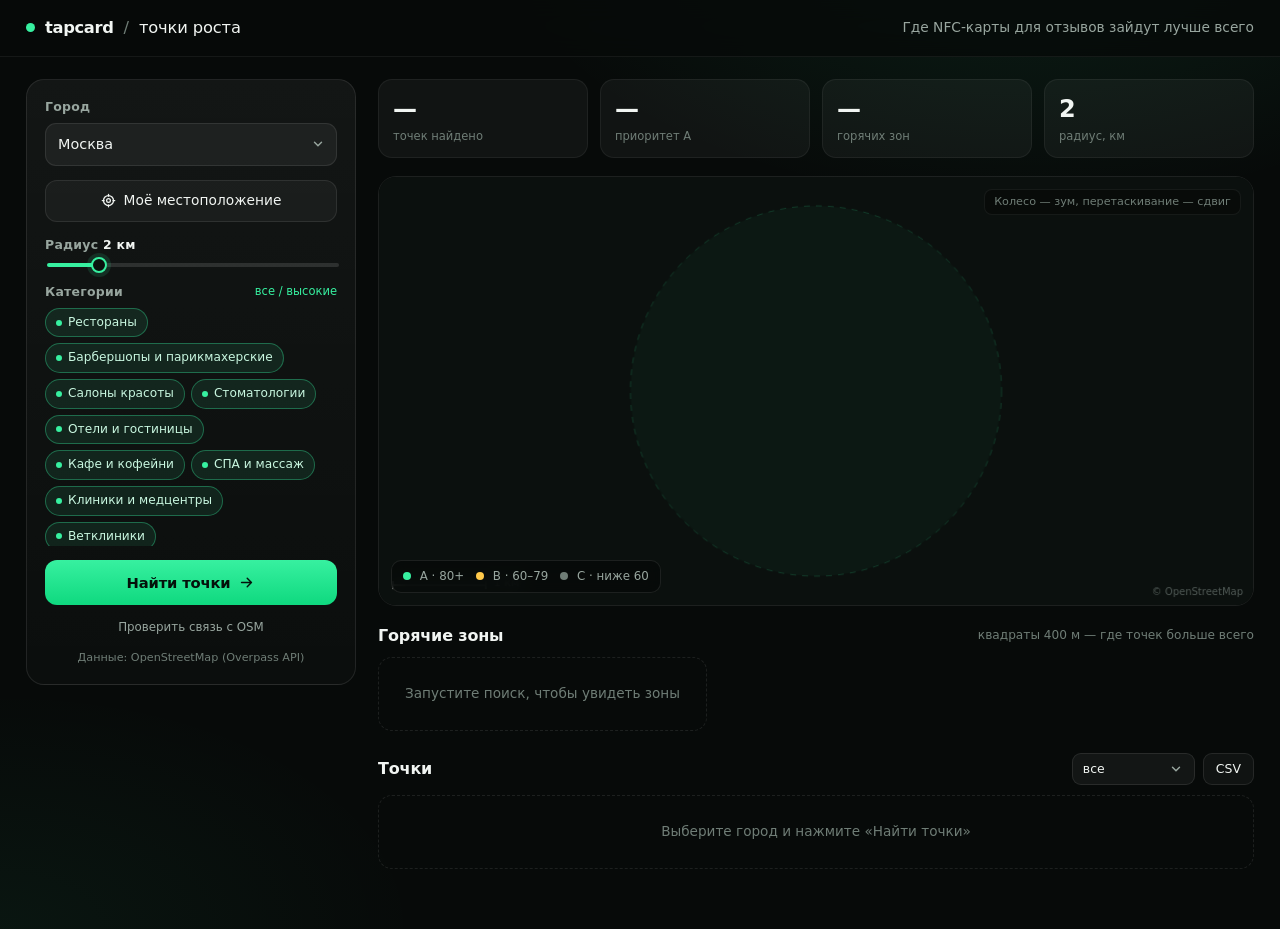
==== commit f0be36f9: "Add OSM connection diagnostics panel" ====
--- a/index.html
+++ b/index.html
@@ -123,6 +123,15 @@
 .ghost svg{width:15px;height:15px}
 .ghost.small{padding:6px 12px;font-size:.78rem;border-radius:9px}
 .link{background:none;border:0;color:var(--accent);font-size:.72rem;padding:0}
+.diag-link{text-align:center;font-size:.74rem;color:var(--muted)}
+.diag-link:hover{color:var(--accent)}
+.diag{
+  white-space:pre-wrap;word-break:break-word;
+  font:11px/1.45 ui-monospace,Consolas,"Courier New",monospace;
+  color:var(--muted);background:rgba(0,0,0,.28);
+  border:1px solid var(--line-soft);border-radius:10px;
+  padding:8px 10px;max-height:170px;overflow:auto;
+}
 .panel-foot{font-size:.7rem;color:var(--muted-2);text-align:center}
 
 /* ---------- stats ---------- */
@@ -276,6 +285,9 @@
       Найти точки
       <svg viewBox="0 0 24 24" fill="none" stroke="currentColor" stroke-width="2" stroke-linecap="round" stroke-linejoin="round"><path d="M5 12h14M13 6l6 6-6 6"/></svg>
     </button>
+
+    <button id="diagBtn" class="link diag-link" type="button">Проверить связь с OSM</button>
+    <div class="diag" id="diag" hidden></div>
 
     <div class="panel-foot">Данные: OpenStreetMap (Overpass API)</div>
   </aside>
@@ -393,11 +405,11 @@
 ];
 
 const ENDPOINTS = [
+  'https://maps.mail.ru/osm/tools/overpass/api/interpreter',
+  'https://overpass.osm.ch/api/interpreter',
   'https://overpass-api.de/api/interpreter',
-  'https://maps.mail.ru/osm/tools/overpass/api/interpreter',
   'https://overpass.kumi.systems/api/interpreter',
-  'https://overpass.private.coffee/api/interpreter',
-  'https://overpass.osm.ch/api/interpreter'
+  'https://overpass.private.coffee/api/interpreter'
 ];
 
 const CELL_M = 400;
@@ -892,13 +904,77 @@
 /* ================= Overpass ================= */
 
 let preferred = null;
-
-function buildQuery() {
+let lastAttempts = [];
+
+function hostOf(u) {
+  try { return new URL(u).host; } catch (e) { return u; }
+}
+
+async function diagnose() {
+  const box = $('#diag');
+  box.hidden = false;
+  box.textContent = 'Проверяем серверы…';
+  const { lat, lon } = state.center;
+  const q = `[out:json][timeout:15];nwr["amenity"="cafe"](around:500,${lat},${lon});out center 5;`;
+  const lines = [];
+  for (const url of ENDPOINTS) {
+    const ctrl = new AbortController();
+    const timer = setTimeout(() => ctrl.abort(), 20000);
+    const t0 = performance.now();
+    try {
+      const res = await fetch(url + '?data=' + encodeURIComponent(q), {
+        method: 'GET',
+        headers: { Accept: 'application/json' },
+        signal: ctrl.signal
+      });
+      const txt = await res.text();
+      let n = null;
+      try { n = JSON.parse(txt).elements.length; } catch (e) { /* not json */ }
+      lines.push(hostOf(url) + ': HTTP ' + res.status +
+        (n === null ? ', не JSON' : ', точек ' + n) +
+        ', ' + Math.round(performance.now() - t0) + ' мс');
+    } catch (e) {
+      lines.push(hostOf(url) + ': ' + (e.name === 'AbortError' ? 'таймаут' : 'ошибка сети'));
+    } finally {
+      clearTimeout(timer);
+    }
+    box.textContent = lines.join('\n');
+  }
+}
+
+const BATCH = 4;          // категорий в одном запросе
+const CONCURRENCY = 2;    // сколько запросов параллельно
+
+function loadPreferred() {
+  try { preferred = localStorage.getItem('tapcard-spots-endpoint') || null; } catch (e) { /* ignore */ }
+}
+
+function buildQueries() {
   const rules = RULES.filter(r => state.enabled.has(r.id));
-  if (!rules.length) return null;
+  if (!rules.length) return [];
   const { lat, lon } = state.center;
-  const body = rules.map(r => `  nwr${r.q}(around:${state.radius},${lat},${lon});`).join('\n');
-  return `[out:json][timeout:90];\n(\n${body}\n);\nout center 5000;`;
+  const queries = [];
+  for (let i = 0; i < rules.length; i += BATCH) {
+    const body = rules.slice(i, i + BATCH)
+      .map(r => `  nwr${r.q}(around:${state.radius},${lat},${lon});`)
+      .join('\n');
+    queries.push(`[out:json][timeout:60];\n(\n${body}\n);\nout center 5000;`);
+  }
+  return queries;
+}
+
+async function mapLimit(items, limit, fn) {
+  const out = new Array(items.length);
+  let next = 0;
+  const workers = Array.from({ length: Math.min(limit, items.length) }, async () => {
+    while (true) {
+      const i = next++;
+      if (i >= items.length) break;
+      out[i] = await fn(items[i], i);
+    }
+  });
+  await Promise.all(workers);
+  return out;
 }
 
 async function overpass(query, timeoutMs = 55000, maxTries = 100) {
@@ -929,13 +1005,19 @@
               signal: ctrl.signal
             });
         clearTimeout(timer);
-        if (!res.ok) { lastErr = new Error('HTTP ' + res.status); continue; }
+        if (!res.ok) {
+          lastErr = new Error('HTTP ' + res.status);
+          lastAttempts.push(hostOf(url) + ' ' + method + ' → HTTP ' + res.status);
+          continue;
+        }
         const data = await res.json();
         preferred = url;
+        try { localStorage.setItem('tapcard-spots-endpoint', url); } catch (e) { /* ignore */ }
         return data;
       } catch (e) {
         clearTimeout(timer);
         lastErr = e;
+        lastAttempts.push(hostOf(url) + ' ' + method + ' → ' + (e.name === 'AbortError' ? 'таймаут' : 'сеть'));
       }
     }
   }
@@ -1187,34 +1269,53 @@
 
   state.loading = true;
   state.zoneFilter = null;
+  lastAttempts = [];
+  const diagBox = $('#diag');
+  diagBox.hidden = true;
 
   const btn = $('#find');
   const original = btn.innerHTML;
   btn.disabled = true;
   btn.innerHTML = '<span class="spinner"></span> Ищем точки…';
 
-  const roadsPromise = fetchRoads();
-
   try {
-    const q = buildQuery();
-    const data = await overpass(q, 35000, 4);
+    const queries = buildQueries();
+    if (!queries.length) throw new Error('нет категорий');
+
+    let done = 0;
+    const results = await mapLimit(queries, CONCURRENCY, async (q) => {
+      btn.innerHTML = `<span class="spinner"></span> Ищем точки… ${done}/${queries.length}`;
+      try {
+        const data = await overpass(q, 25000, 3);
+        return data.elements || [];
+      } catch (e) {
+        return null;
+      } finally {
+        done++;
+      }
+    });
+
+    const failed = results.filter(r => r === null).length;
+    const elements = [];
+    results.forEach(r => { if (r) elements.push(...r); });
+
+    if (!elements.length) throw new Error('нет данных');
 
     const seen = new Set();
     const pois = [];
-    (data.elements || []).forEach(el => {
+    elements.forEach(el => {
       const p = normalize(el);
       if (!p || seen.has(p.id)) return;
       seen.add(p.id);
       pois.push(p);
     });
 
-    const roads = await roadsPromise;
-    state.roads = roads;
-
     if (!pois.length) {
       state.pois = []; state.zones = [];
       renderStats(); renderZones(); renderList();
-      if (map) map.setData({ pois: [], zones: [], roads, radius: state.radius });
+      if (map) map.setData({ pois: [], zones: [], roads: [], radius: state.radius });
+      diagBox.hidden = false;
+      diagBox.textContent = 'Серверы ответили, но в радиусе нет объектов с выбранными категориями.\nУвеличь радиус или включи больше категорий.';
       toast('Точек не найдено — увеличьте радиус');
       return;
     }
@@ -1229,14 +1330,27 @@
     renderList();
 
     if (map) {
-      map.setData({ pois, zones: state.zones, roads, radius: state.radius });
+      map.setData({ pois, zones: state.zones, roads: [], radius: state.radius });
       map.fit(pois);
     }
 
-    toast(`Готово: ${pois.length} точек, ${state.zones.length} зон`);
+    toast(failed
+      ? `Готово: ${pois.length} точек (часть категорий не загрузилась)`
+      : `Готово: ${pois.length} точек, ${state.zones.length} зон`);
+
+    // дороги — косметика, догружаем в фоне
+    fetchRoads().then(roads => {
+      state.roads = roads;
+      if (map) map.setData({ roads });
+    });
+
     saveSettings();
   } catch (e) {
     console.error(e);
+    diagBox.hidden = false;
+    diagBox.textContent =
+      (lastAttempts.length ? lastAttempts.slice(-8).join('\n') : 'Серверы не ответили') +
+      '\n\nНажми «Проверить связь с OSM» и пришли этот текст.';
     toast('Не удалось получить данные OSM. Проверьте интернет и попробуйте ещё раз.', 4200);
   } finally {
     state.loading = false;
@@ -1289,6 +1403,7 @@
   $('#radius').addEventListener('change', saveSettings);
 
   $('#find').addEventListener('click', find);
+  $('#diagBtn').addEventListener('click', diagnose);
 
   $('#minGrade').addEventListener('change', e => {
     state.minGrade = Number(e.target.value);
@@ -1326,6 +1441,7 @@
   fillCities();
   renderCats();
   loadSettings();
+  loadPreferred();
   updateRadiusUI();
   bind();
 
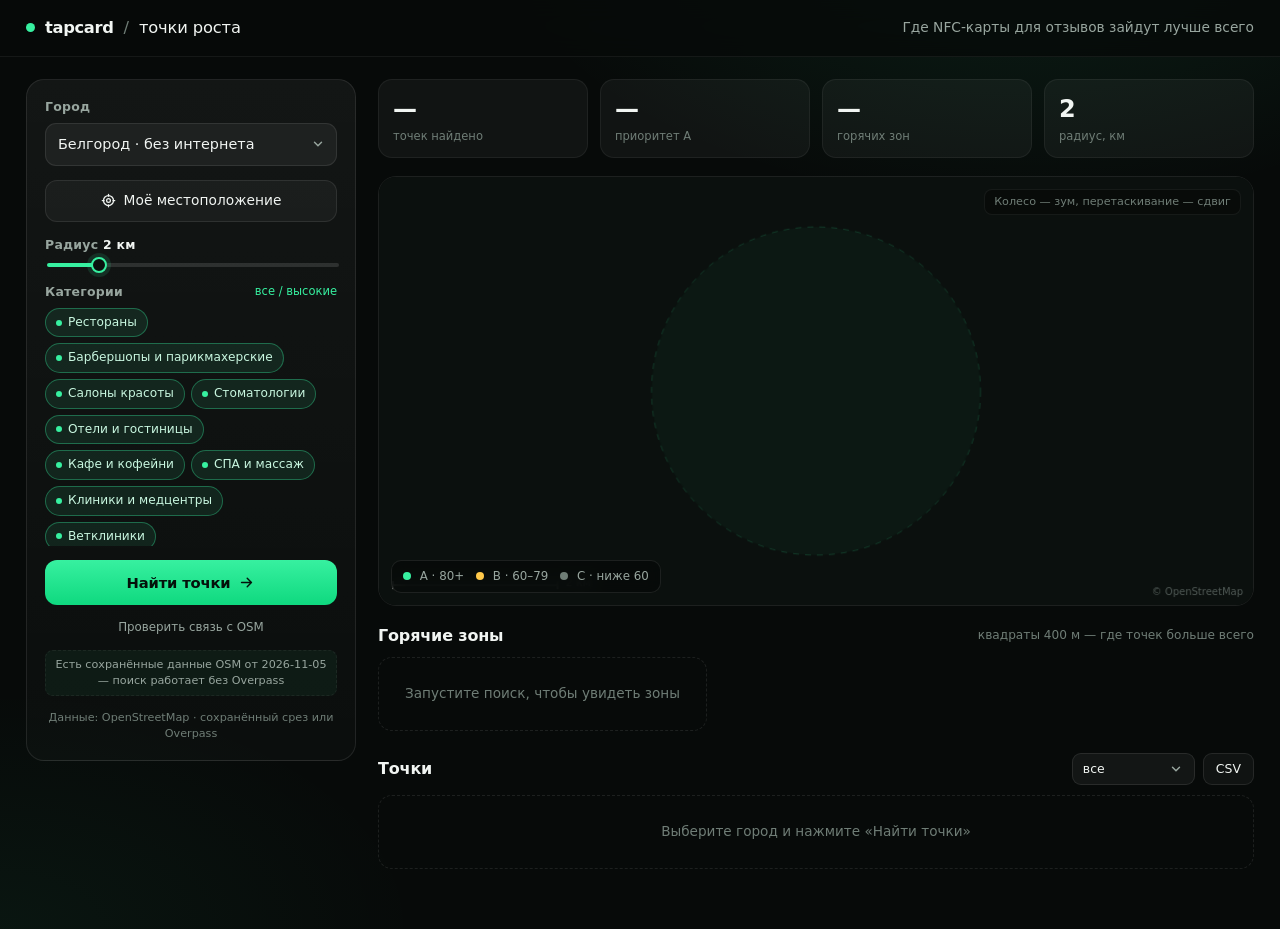
==== commit 5bdf8cc3: "Offline OSM snapshots for Belgorod and Moscow" ====
--- a/index.html
+++ b/index.html
@@ -133,6 +133,11 @@
   padding:8px 10px;max-height:170px;overflow:auto;
 }
 .panel-foot{font-size:.7rem;color:var(--muted-2);text-align:center}
+.src{
+  font-size:.7rem;line-height:1.4;text-align:center;
+  color:var(--muted);border:1px dashed var(--line-soft);
+  border-radius:8px;padding:6px 8px;background:rgba(55,240,160,.05);
+}
 
 /* ---------- stats ---------- */
 .content{display:flex;flex-direction:column;gap:18px;min-width:0}
@@ -288,8 +293,9 @@
 
     <button id="diagBtn" class="link diag-link" type="button">Проверить связь с OSM</button>
     <div class="diag" id="diag" hidden></div>
-
-    <div class="panel-foot">Данные: OpenStreetMap (Overpass API)</div>
+    <div class="src" id="src" hidden></div>
+
+    <div class="panel-foot">Данные: OpenStreetMap · сохранённый срез или Overpass</div>
   </aside>
 
   <section class="content">
@@ -349,6 +355,7 @@
 /* ================= данные ================= */
 
 const CITIES = [
+  { name: 'Белгород', lat: 50.5977, lon: 36.5859 },
   { name: 'Москва', lat: 55.7558, lon: 37.6173 },
   { name: 'Санкт-Петербург', lat: 59.9386, lon: 30.3141 },
   { name: 'Новосибирск', lat: 55.0084, lon: 82.9357 },
@@ -404,6 +411,50 @@
   { id: 'supermarket', label: 'Супермаркеты',               w: 3,  q: '["shop"~"^(supermarket|convenience)$"]',                    match: t => ['supermarket', 'convenience'].includes(t.shop) }
 ];
 
+const RULES_BY_ID = {};
+RULES.forEach(r => { RULES_BY_ID[r.id] = r; });
+
+/* Сохранённые срезы OSM (data/<slug>.js).
+   Города без среза ищутся онлайн через Overpass. */
+const SNAPSHOT_SLUGS = {
+  'Белгород': 'belgorod',
+  'Москва': 'moscow'
+};
+
+const SNAPSHOT_VERSION = '2';
+const snapshotCache = new Map();
+
+function loadSnapshot(cityName) {
+  const slug = SNAPSHOT_SLUGS[cityName];
+  if (!slug) return Promise.resolve(null);
+  if (snapshotCache.has(cityName)) return Promise.resolve(snapshotCache.get(cityName));
+  return new Promise(resolve => {
+    const s = document.createElement('script');
+    s.src = `data/${slug}.js?v=${SNAPSHOT_VERSION}`;
+    s.async = true;
+    s.onload = () => {
+      const data = (window.TAPCARD_CITY || {})[cityName] || null;
+      snapshotCache.set(cityName, data);
+      resolve(data);
+    };
+    s.onerror = () => {
+      snapshotCache.set(cityName, null);
+      resolve(null);
+    };
+    document.head.appendChild(s);
+  });
+}
+
+function preloadSnapshotFor(name) {
+  const box = $('#src');
+  loadSnapshot(name).then(data => {
+    if (!box || state.source) return;
+    if (!data) { box.hidden = true; box.textContent = ''; return; }
+    box.hidden = false;
+    box.textContent = `Есть сохранённые данные OSM от ${data.updated} — поиск работает без Overpass`;
+  });
+}
+
 const ENDPOINTS = [
   'https://maps.mail.ru/osm/tools/overpass/api/interpreter',
   'https://overpass.osm.ch/api/interpreter',
@@ -428,7 +479,8 @@
   zoneFilter: null,
   minGrade: 0,
   loading: false,
-  roads: []
+  roads: [],
+  source: null
 };
 
 /* ================= утилиты ================= */
@@ -840,7 +892,7 @@
   CITIES.forEach((c, i) => {
     const o = document.createElement('option');
     o.value = String(i);
-    o.textContent = c.name;
+    o.textContent = c.name + (SNAPSHOT_SLUGS[c.name] ? ' · без интернета' : '');
     sel.appendChild(o);
   });
   const geo = document.createElement('option');
@@ -943,24 +995,41 @@
 }
 
 const BATCH = 4;          // категорий в одном запросе
-const CONCURRENCY = 2;    // сколько запросов параллельно
+const CONCURRENCY = 1;    // запросы последовательно, чтобы не злить зеркала
 
 function loadPreferred() {
   try { preferred = localStorage.getItem('tapcard-spots-endpoint') || null; } catch (e) { /* ignore */ }
+}
+
+function bboxOf(lat, lon, r) {
+  const dLat = r / 111320;
+  const dLon = r / (111320 * Math.cos(lat * Math.PI / 180));
+  return [lat - dLat, lon - dLon, lat + dLat, lon + dLon]
+    .map(v => v.toFixed(5)).join(',');
 }
 
 function buildQueries() {
   const rules = RULES.filter(r => state.enabled.has(r.id));
   if (!rules.length) return [];
   const { lat, lon } = state.center;
+  const bbox = bboxOf(lat, lon, state.radius);
   const queries = [];
   for (let i = 0; i < rules.length; i += BATCH) {
     const body = rules.slice(i, i + BATCH)
-      .map(r => `  nwr${r.q}(around:${state.radius},${lat},${lon});`)
+      .map(r => `  nwr${r.q}(${bbox});`)
       .join('\n');
-    queries.push(`[out:json][timeout:60];\n(\n${body}\n);\nout center 5000;`);
+    queries.push(`[out:json][timeout:45];\n(\n${body}\n);\nout center 5000;`);
   }
   return queries;
+}
+
+function haversine(lat1, lon1, lat2, lon2) {
+  const R = 6371000;
+  const dLat = (lat2 - lat1) * Math.PI / 180;
+  const dLon = (lon2 - lon1) * Math.PI / 180;
+  const a = Math.sin(dLat / 2) ** 2 +
+    Math.cos(lat1 * Math.PI / 180) * Math.cos(lat2 * Math.PI / 180) * Math.sin(dLon / 2) ** 2;
+  return 2 * R * Math.asin(Math.sqrt(a));
 }
 
 async function mapLimit(items, limit, fn) {
@@ -977,59 +1046,68 @@
   return out;
 }
 
-async function overpass(query, timeoutMs = 55000, maxTries = 100) {
-  let lastErr = null;
-  let tries = 0;
-  // рабочий сервер запоминаем и в следующий раз пробуем первым
-  const order = preferred && ENDPOINTS.includes(preferred)
-    ? [preferred, ...ENDPOINTS.filter(u => u !== preferred)]
-    : ENDPOINTS.slice();
-  for (const url of order) {
-    // 1) POST, 2) GET — часть зеркал/прокси принимает только один способ
-    for (const method of ['POST', 'GET']) {
-      if (tries++ >= maxTries) throw lastErr || new Error('Overpass недоступен');
-      const ctrl = new AbortController();
-      const timer = setTimeout(() => ctrl.abort(), timeoutMs);
-      const target = method === 'GET' ? url + '?data=' + encodeURIComponent(query) : url;
-      try {
-        const res = await fetch(target, method === 'POST'
-          ? {
-              method: 'POST',
-              headers: { 'Content-Type': 'application/x-www-form-urlencoded' },
-              body: 'data=' + encodeURIComponent(query),
-              signal: ctrl.signal
+let epOffset = 0;
+
+/* Пробуем несколько зеркал одновременно — кто ответит первым, того и данные.
+   Медленные/битые зеркала не тормозят поиск. */
+async function overpass(query, timeoutMs = 30000) {
+  const n = ENDPOINTS.length;
+  const rotated = ENDPOINTS.slice(epOffset % n).concat(ENDPOINTS.slice(0, epOffset % n));
+  epOffset++;
+  if (preferred) {
+    const i = rotated.indexOf(preferred);
+    if (i > 0) rotated.unshift(rotated.splice(i, 1)[0]);
+  }
+  const hosts = rotated.slice(0, 3);
+
+  const ctrl = new AbortController();
+  const timer = setTimeout(() => ctrl.abort(), timeoutMs);
+
+  try {
+    return await new Promise((resolve, reject) => {
+      let pending = hosts.length;
+      let lastErr = null;
+      let done = false;
+
+      hosts.forEach(ep => {
+        fetch(ep + '?data=' + encodeURIComponent(query), {
+          signal: ctrl.signal,
+          headers: { Accept: 'application/json' }
+        })
+          .then(res => {
+            if (!res.ok) throw new Error('HTTP ' + res.status);
+            return res.json();
+          })
+          .then(data => {
+            if (done) return;
+            done = true;
+            preferred = ep;
+            try { localStorage.setItem('tapcard-spots-endpoint', ep); } catch (e) { /* ignore */ }
+            resolve(data);
+          })
+          .catch(e => {
+            if (!done) {
+              const reason = e.name === 'AbortError' ? 'таймаут' : (e.message || 'сеть');
+              lastAttempts.push(hostOf(ep) + ' → ' + reason);
             }
-          : {
-              method: 'GET',
-              headers: { Accept: 'application/json' },
-              signal: ctrl.signal
-            });
-        clearTimeout(timer);
-        if (!res.ok) {
-          lastErr = new Error('HTTP ' + res.status);
-          lastAttempts.push(hostOf(url) + ' ' + method + ' → HTTP ' + res.status);
-          continue;
-        }
-        const data = await res.json();
-        preferred = url;
-        try { localStorage.setItem('tapcard-spots-endpoint', url); } catch (e) { /* ignore */ }
-        return data;
-      } catch (e) {
-        clearTimeout(timer);
-        lastErr = e;
-        lastAttempts.push(hostOf(url) + ' ' + method + ' → ' + (e.name === 'AbortError' ? 'таймаут' : 'сеть'));
-      }
-    }
-  }
-  throw lastErr || new Error('Overpass недоступен');
+            lastErr = e;
+            if (--pending === 0 && !done) reject(lastErr);
+          });
+      });
+    });
+  } finally {
+    clearTimeout(timer);
+    ctrl.abort();
+  }
 }
 
 async function fetchRoads() {
   const { lat, lon } = state.center;
-  const r = Math.min(state.radius, 3500);
-  const q = `[out:json][timeout:30];\nway["highway"~"^(motorway|trunk|primary|secondary|tertiary|residential|living_street|pedestrian|unclassified)$"](around:${r},${lat},${lon});\nout geom;`;
+  const r = Math.min(state.radius, 2500);
+  const bbox = bboxOf(lat, lon, r);
+  const q = `[out:json][timeout:30];\nway["highway"~"^(motorway|trunk|primary|secondary|tertiary|residential|living_street|pedestrian|unclassified)$"](${bbox});\nout geom;`;
   try {
-    const data = await overpass(q, 12000, 2);
+    const data = await overpass(q, 20000);
     return (data.elements || [])
       .filter(w => w.geometry && w.geometry.length > 1)
       .map(w => ({
@@ -1263,6 +1341,74 @@
 
 /* ================= поиск ================= */
 
+/* Сколько метров вокруг текущей точки покрывает сохранённый срез.
+   Срез — круг радиуса data.radius вокруг центра города. */
+function snapshotCover(data) {
+  if (!data || !data.center) return 0;
+  const d = haversine(state.center.lat, state.center.lon, data.center[0], data.center[1]);
+  return Math.max(0, data.radius - d);
+}
+
+function poisFromSnapshot(data, cover) {
+  const limit = Math.min(state.radius, cover);
+  const out = [];
+  const rows = data.pois || [];
+  const enabled = state.enabled;
+  for (const row of rows) {
+    const rule = RULES_BY_ID[data.rules[row[0]]];
+    if (!rule || !enabled.has(rule.id)) continue;
+    const lat = row[2], lon = row[3];
+    if (haversine(state.center.lat, state.center.lon, lat, lon) > limit) continue;
+    out.push({
+      id: `snap/${lat}:${lon}/${row[1]}`,
+      name: row[1],
+      cat: rule.label,
+      w: rule.w,
+      lat, lon,
+      address: row[4] || '—',
+      phone: row[5] || '',
+      website: row[6] || '',
+      hours: row[7] || '',
+      brand: row[8] ? 'сеть' : '',
+      osm: `https://www.openstreetmap.org/#map=19/${lat}/${lon}`,
+      score: 0,
+      reasons: [],
+      zone: ''
+    });
+  }
+  return out;
+}
+
+function describeSource() {
+  const box = $('#src');
+  if (!box) return;
+  const s = state.source;
+  if (!s) { box.hidden = true; box.textContent = ''; return; }
+  box.hidden = false;
+  if (s.kind === 'snapshot') {
+    box.textContent = `Сохранённые данные OSM · срез ${s.updated} · покрытие ${(s.cover / 1000).toFixed(1)} км от центра города`;
+  } else {
+    box.textContent = 'Данные OpenStreetMap, получены онлайн только что';
+  }
+}
+
+function showResults(pois, source, note) {
+  scoreAll(pois);
+  pois.sort((a, b) => b.score - a.score);
+  state.pois = pois;
+  state.zones = buildZones(pois);
+  state.source = source;
+  renderStats();
+  renderZones();
+  renderList();
+  describeSource();
+  if (map) {
+    map.setData({ pois, zones: state.zones, roads: state.roads, radius: state.radius });
+    map.fit(pois);
+  }
+  if (note) toast(note, 5000);
+}
+
 async function find() {
   if (state.loading) return;
   if (!state.enabled.size) { toast('Включите хотя бы одну категорию'); return; }
@@ -1279,40 +1425,70 @@
   btn.innerHTML = '<span class="spinner"></span> Ищем точки…';
 
   try {
+    // 1) Сохранённый срез OSM — работает даже там, где Overpass недоступен
+    const snap = await loadSnapshot(state.city.name);
+    const cover = snapshotCover(snap);
+
+    if (snap && cover >= 300) {
+      const pois = poisFromSnapshot(snap, cover);
+      if (!pois.length) {
+        state.pois = []; state.zones = []; state.source = { kind: 'snapshot', updated: snap.updated, cover };
+        renderStats(); renderZones(); renderList(); describeSource();
+        if (map) map.setData({ pois: [], zones: [], roads: [], radius: state.radius });
+        diagBox.hidden = false;
+        diagBox.textContent =
+          `В сохранённом срезе (${(cover / 1000).toFixed(1)} км вокруг центра) нет точек по выбранным категориям.\n` +
+          'Включите больше категорий или выберите другой город.';
+        toast('Точек не найдено — включите больше категорий');
+        return;
+      }
+      showResults(pois, { kind: 'snapshot', updated: snap.updated, cover },
+        `Готово: ${pois.length} точек (срез OSM от ${snap.updated}, данные в радиусе ${(cover / 1000).toFixed(1)} км)`);
+      return;
+    }
+
+    // 2) Онлайн-запрос к Overpass
     const queries = buildQueries();
     if (!queries.length) throw new Error('нет категорий');
 
     let done = 0;
     const results = await mapLimit(queries, CONCURRENCY, async (q) => {
-      btn.innerHTML = `<span class="spinner"></span> Ищем точки… ${done}/${queries.length}`;
-      try {
-        const data = await overpass(q, 25000, 3);
-        return data.elements || [];
-      } catch (e) {
-        return null;
-      } finally {
-        done++;
+      for (let attempt = 0; attempt < 2; attempt++) {
+        btn.innerHTML = `<span class="spinner"></span> Ищем точки… ${done}/${queries.length}`;
+        try {
+          const data = await overpass(q, 30000);
+          done++;
+          return data.elements || [];
+        } catch (e) {
+          if (attempt === 0) await new Promise(r => setTimeout(r, 2500));
+        }
       }
+      done++;
+      return null;
     });
 
     const failed = results.filter(r => r === null).length;
     const elements = [];
     results.forEach(r => { if (r) elements.push(...r); });
 
-    if (!elements.length) throw new Error('нет данных');
+    if (!elements.length) {
+      if (snap) throw new Error('срез не покрывает точку');
+      throw new Error('нет данных');
+    }
 
     const seen = new Set();
     const pois = [];
     elements.forEach(el => {
       const p = normalize(el);
       if (!p || seen.has(p.id)) return;
+      if (haversine(state.center.lat, state.center.lon, p.lat, p.lon) > state.radius) return;
       seen.add(p.id);
       pois.push(p);
     });
 
     if (!pois.length) {
-      state.pois = []; state.zones = [];
-      renderStats(); renderZones(); renderList();
+      state.pois = []; state.zones = []; state.source = { kind: 'live' };
+      renderStats(); renderZones(); renderList(); describeSource();
       if (map) map.setData({ pois: [], zones: [], roads: [], radius: state.radius });
       diagBox.hidden = false;
       diagBox.textContent = 'Серверы ответили, но в радиусе нет объектов с выбранными категориями.\nУвеличь радиус или включи больше категорий.';
@@ -1320,21 +1496,8 @@
       return;
     }
 
-    scoreAll(pois);
-    pois.sort((a, b) => b.score - a.score);
-    state.pois = pois;
-    state.zones = buildZones(pois);
-
-    renderStats();
-    renderZones();
-    renderList();
-
-    if (map) {
-      map.setData({ pois, zones: state.zones, roads: [], radius: state.radius });
-      map.fit(pois);
-    }
-
-    toast(failed
+    state.roads = [];
+    showResults(pois, { kind: 'live' }, failed
       ? `Готово: ${pois.length} точек (часть категорий не загрузилась)`
       : `Готово: ${pois.length} точек, ${state.zones.length} зон`);
 
@@ -1392,7 +1555,10 @@
     const i = Number(e.target.value);
     state.city = CITIES[i];
     state.center = { lat: state.city.lat, lon: state.city.lon };
+    state.pois = []; state.zones = []; state.source = null;
+    renderStats(); renderZones(); renderList(); describeSource();
     if (map) map.setCenter(state.center.lat, state.center.lon, 13);
+    preloadSnapshotFor(state.city.name);
     saveSettings();
   });
 
@@ -1425,9 +1591,23 @@
     navigator.geolocation.getCurrentPosition(
       pos => {
         state.center = { lat: pos.coords.latitude, lon: pos.coords.longitude };
-        $('#city').value = 'geo';
+        // ближайший город — чтобы найти сохранённый срез рядом с точкой
+        let best = null, bestD = Infinity;
+        CITIES.forEach(c => {
+          const d = haversine(state.center.lat, state.center.lon, c.lat, c.lon);
+          if (d < bestD) { bestD = d; best = c; }
+        });
+        if (best && bestD <= 60000) {
+          state.city = best;
+          $('#city').value = String(CITIES.indexOf(best));
+          preloadSnapshotFor(best.name);
+        } else {
+          $('#city').value = 'geo';
+        }
+        state.source = null;
+        renderStats(); renderZones(); renderList(); describeSource();
         if (map) map.setCenter(state.center.lat, state.center.lon, 15);
-        toast('Локация определена');
+        toast(bestD <= 60000 ? `Локация определена · ${best.name}` : 'Локация определена');
       },
       () => toast('Не удалось определить локацию. Выберите город.'),
       { enableHighAccuracy: false, timeout: 10000 }
@@ -1456,6 +1636,7 @@
   map.setCenter(state.center.lat, state.center.lon, 13);
 
   renderStats();
+  preloadSnapshotFor(state.city.name);
 });
 
 </script>
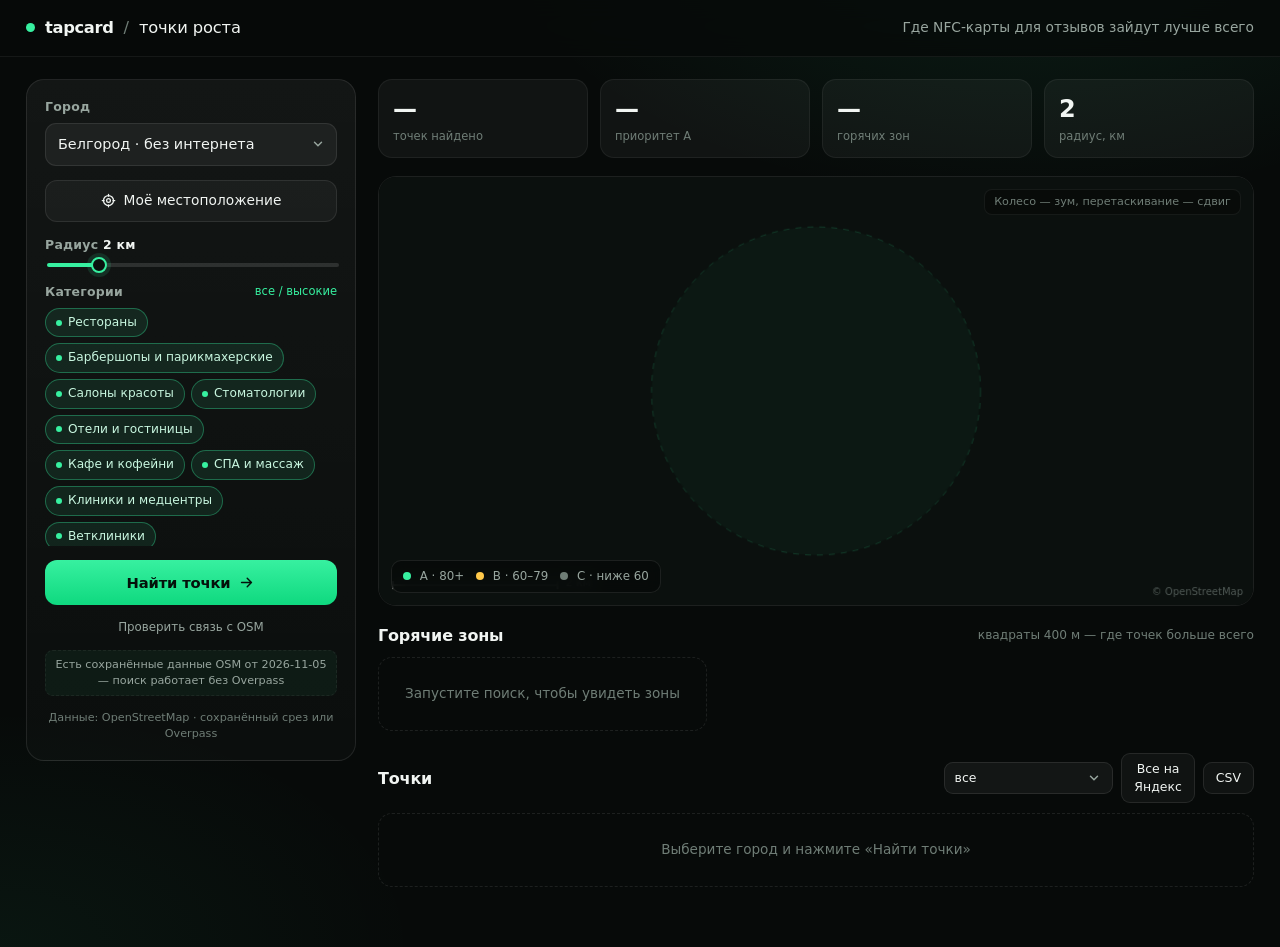
==== commit d26f629d: "Show all spots on Yandex Maps as markers" ====
--- a/index.html
+++ b/index.html
@@ -216,6 +216,8 @@
   padding:4px 9px;border-radius:8px;transition:.15s;
 }
 .poi .actions a:hover{background:rgba(55,240,160,.1)}
+.poi .actions a.route{background:rgba(55,240,160,.14);border-color:rgba(55,240,160,.45);font-weight:600}
+.poi .actions a.route:hover{background:rgba(55,240,160,.24)}
 .poi mark{background:rgba(55,240,160,.16);color:#C9F7E0;border-radius:4px;padding:0 4px;font-weight:700}
 
 /* ---------- misc ---------- */
@@ -334,6 +336,7 @@
             <option value="60">только B и A</option>
             <option value="80">только A</option>
           </select>
+          <button id="toYandex" class="ghost small" type="button">Все на Яндекс</button>
           <button id="export" class="ghost small" type="button">CSV</button>
         </div>
       </div>
@@ -1325,14 +1328,21 @@
 
     const actions = document.createElement('div');
     actions.className = 'actions';
+
+    const route = document.createElement('a');
+    route.className = 'route';
+    route.href = `https://yandex.ru/maps/?rtext=~${p.lat},${p.lon}&rtt=auto`;
+    route.target = '_blank'; route.rel = 'noopener';
+    route.textContent = 'Маршрут';
+
     const y = document.createElement('a');
     y.href = `https://yandex.ru/maps/?text=${encodeURIComponent(p.name + ' ' + (p.address !== '—' ? p.address : ''))}`;
     y.target = '_blank'; y.rel = 'noopener';
-    y.textContent = 'Яндекс Карты';
+    y.textContent = 'Яндекс';
     const o = document.createElement('a');
     o.href = p.osm; o.target = '_blank'; o.rel = 'noopener';
     o.textContent = 'OSM';
-    actions.append(y, o);
+    actions.append(route, y, o);
 
     card.append(top, addr, meta, actions);
     box.appendChild(card);
@@ -1522,8 +1532,53 @@
   }
 }
 
+/* ================= все точки на Яндекс Картах ================= */
+
+const YA_STYLE = { a: 'pm2gnm', b: 'pm2ylm', c: 'pm2grm' };
+const YA_MAX = 200;
+
+function visibleList() {
+  let list = state.pois;
+  if (state.zoneFilter) list = list.filter(p => p.zone === state.zoneFilter);
+  if (state.minGrade > 0) list = list.filter(p => p.score >= state.minGrade);
+  return list;
+}
+
+function openAllOnYandex() {
+  const list = visibleList();
+  if (!list.length) { toast('Сначала найдите точки'); return; }
+
+  const pts = list.slice(0, YA_MAX);
+  const pt = pts.map(p => `${p.lon.toFixed(5)},${p.lat.toFixed(5)},${YA_STYLE[grade(p.score)]}`).join('~');
+
+  let minLat = 90, maxLat = -90, minLon = 180, maxLon = -180;
+  pts.forEach(p => {
+    if (p.lat < minLat) minLat = p.lat;
+    if (p.lat > maxLat) maxLat = p.lat;
+    if (p.lon < minLon) minLon = p.lon;
+    if (p.lon > maxLon) maxLon = p.lon;
+  });
+  const lat = (minLat + maxLat) / 2;
+  const lon = (minLon + maxLon) / 2;
+  const spanLat = maxLat - minLat, spanLon = maxLon - minLon;
+  const span = Math.max(spanLat, spanLon * Math.cos(lat * Math.PI / 180));
+  let z = 15;
+  if (span > 0.40) z = 10;
+  else if (span > 0.20) z = 11;
+  else if (span > 0.10) z = 12;
+  else if (span > 0.05) z = 13;
+  else if (span > 0.02) z = 14;
+
+  const url = `https://yandex.ru/maps/?ll=${lon.toFixed(5)},${lat.toFixed(5)}&z=${z}&pt=${pt}&l=map`;
+  window.open(url, '_blank', 'noopener');
+  if (list.length > YA_MAX) {
+    toast(`На карту отправлены ${YA_MAX} лучших точек из ${list.length}. Уточните фильтр, чтобы увидеть остальные.`, 5000);
+  } else {
+    toast(`Открываю ${pts.length} точек на Яндекс Картах`);
+  }
+}
+
 /* ================= CSV ================= */
-
 function exportCsv() {
   const list = state.pois;
   if (!list.length) { toast('Сначала найдите точки'); return; }
@@ -1577,6 +1632,7 @@
   });
 
   $('#export').addEventListener('click', exportCsv);
+  $('#toYandex').addEventListener('click', openAllOnYandex);
 
   $('#catsToggle').addEventListener('click', () => {
     const all = state.enabled.size === RULES.length;
